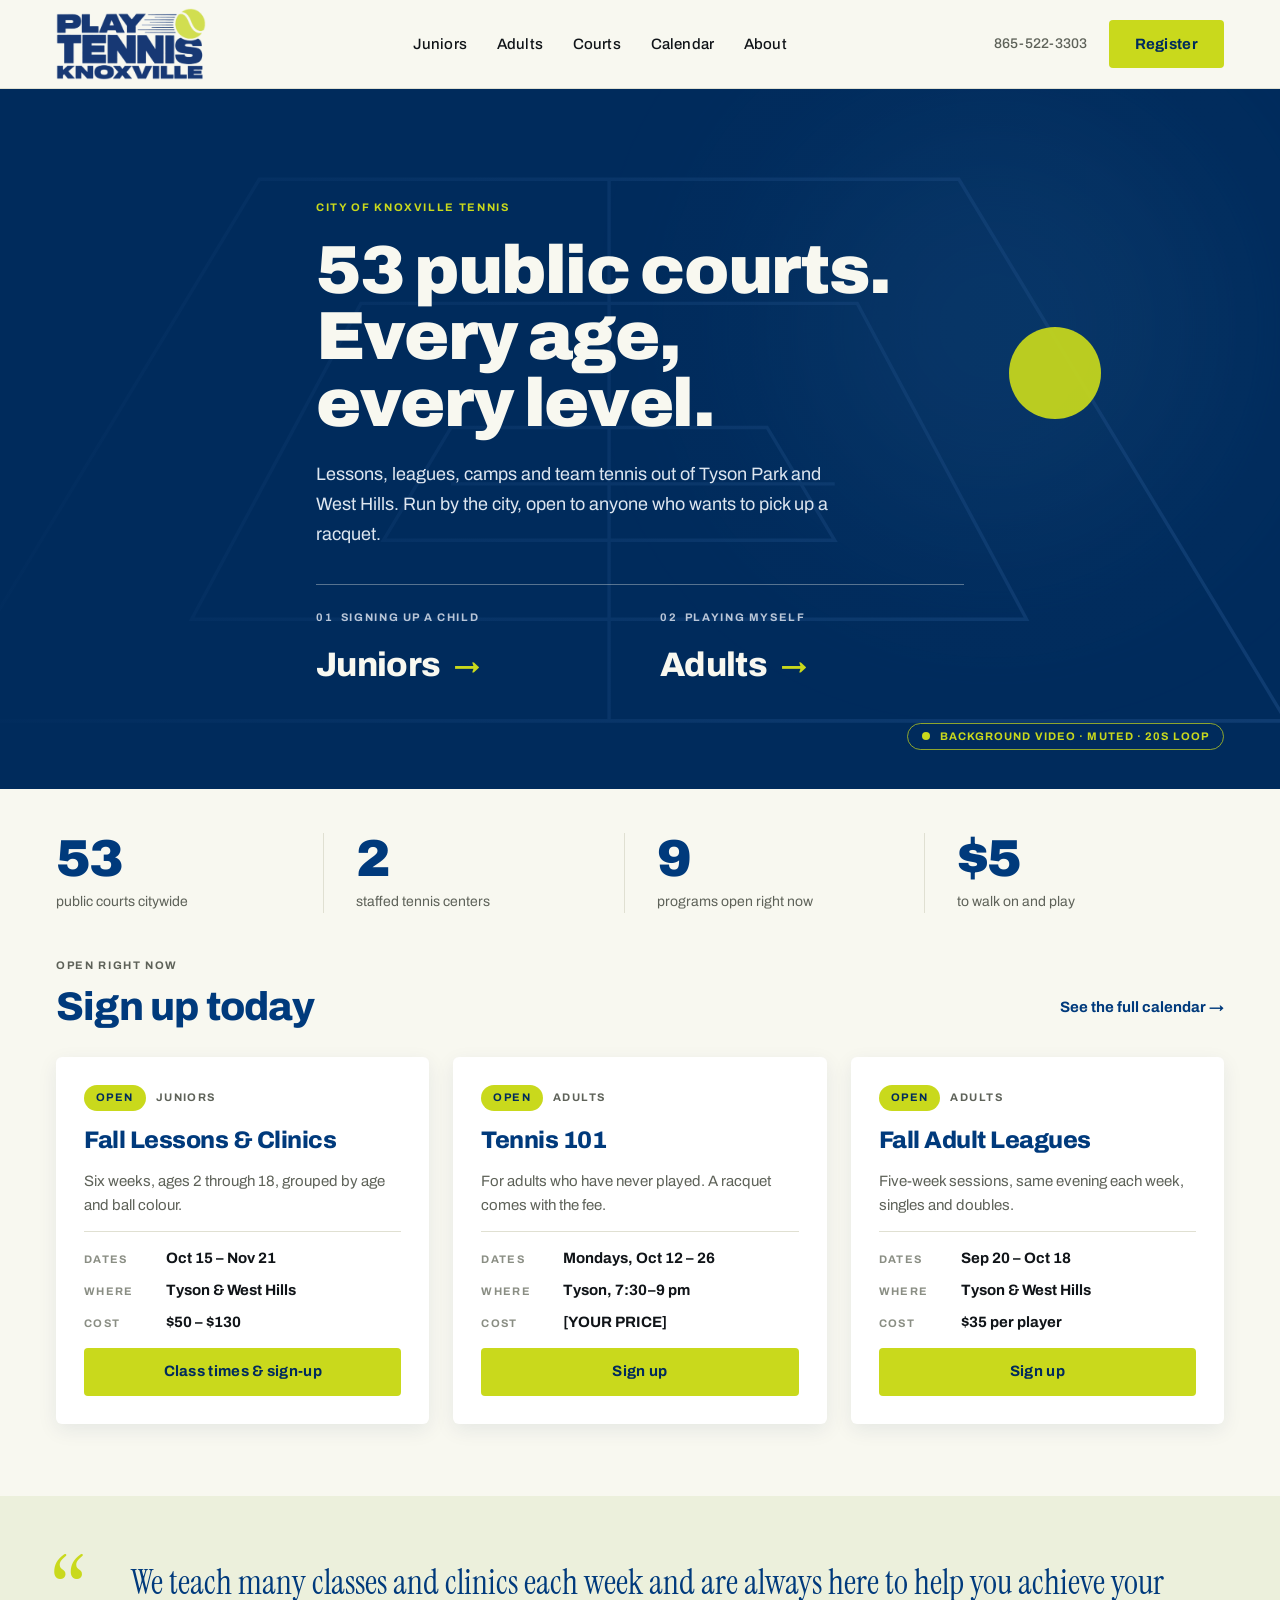
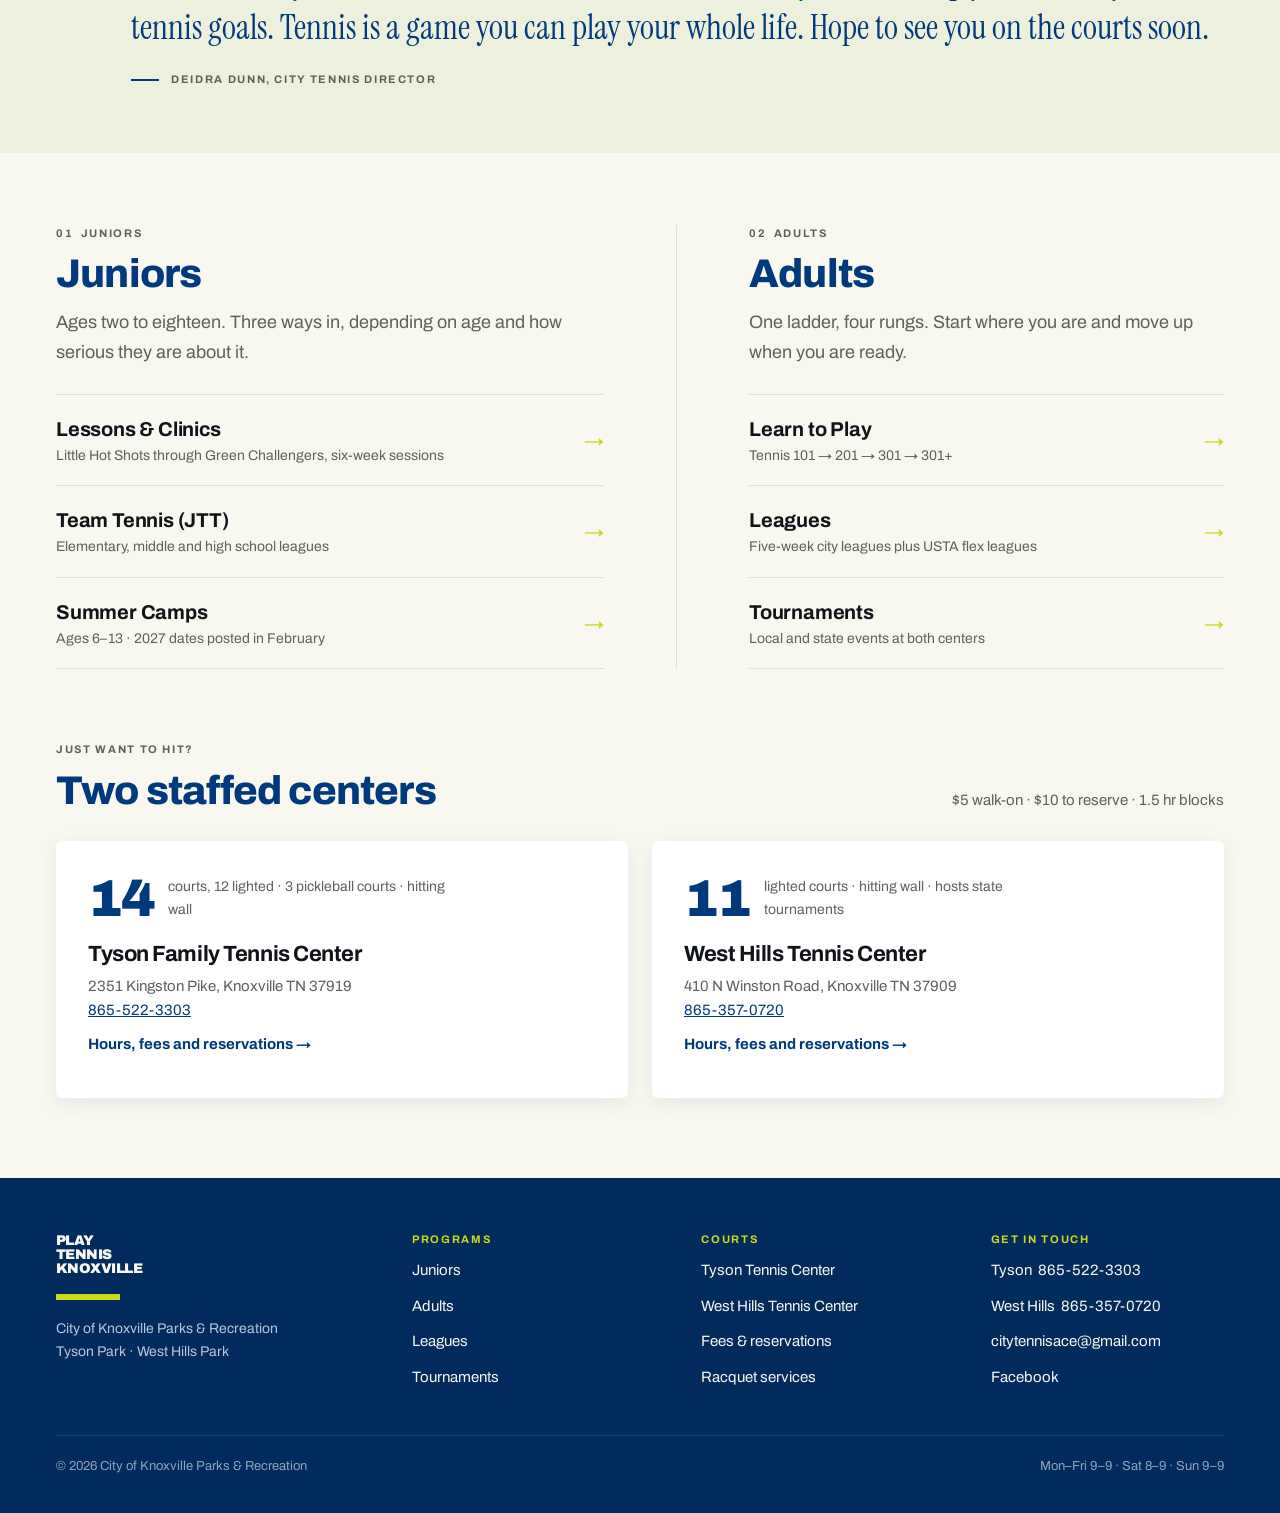
==== index.html @ 5ed76396 "Add files via upload" ====
<!doctype html>
<html lang="en">
<head>
<meta charset="utf-8">
<meta name="viewport" content="width=device-width, initial-scale=1">
<title>Play Tennis Knoxville — city tennis programs at Tyson Park and West Hills</title>
<meta name="description" content="Lessons, leagues, camps and team tennis on 53 public courts in Knoxville. Run by City of Knoxville Parks and Recreation.">
<link rel="preconnect" href="https://fonts.googleapis.com">
<link rel="preconnect" href="https://fonts.gstatic.com" crossorigin>
<link href="https://fonts.googleapis.com/css2?family=Archivo:wght@400;500;700;800;900&family=Instrument+Serif&display=swap" rel="stylesheet">
<link rel="stylesheet" href="assets/styles.css">
</head>
<body>

<header class="header">
  <div class="wrap header__inner">
    <a class="header__logo" href="index.html"><img src="assets/logo.png" alt="Play Tennis Knoxville"></a>
    <nav class="nav" id="nav">
      <a href="juniors.html">Juniors</a>
      <a href="#adults">Adults</a>
      <a href="#courts">Courts</a>
      <a href="register.html">Calendar</a>
      <a href="#about">About</a>
    </nav>
    <div class="header__right">
      <a class="header__phone" href="tel:8655223303">865-522-3303</a>
      <a class="btn" href="register.html">Register</a>
      <button class="nav-toggle" id="navToggle" aria-expanded="false" aria-controls="nav" aria-label="Open menu">
        <svg width="20" height="12" viewBox="0 0 20 12" aria-hidden="true"><g stroke="#101418" stroke-width="2" stroke-linecap="round"><path d="M1 1h18"/><path d="M1 6h18"/><path d="M1 11h18"/></g></svg>
      </button>
    </div>
  </div>
</header>

<section class="hero">
  <div class="hero__media">
    <!-- TO TURN ON THE VIDEO: drop hero.mp4 and hero-poster.jpg into assets/, then
         delete the court/ball/glow divs below and uncomment this block.
    <video class="hero__video" autoplay muted loop playsinline poster="assets/hero-poster.jpg">
      <source src="assets/hero.mp4" type="video/mp4">
    </video>
    -->
    <div class="hero__glow"></div>
    <svg class="hero__court" viewBox="0 0 1280 620" aria-hidden="true" preserveAspectRatio="xMidYMid slice">
      <g stroke="#2A5C97" stroke-width="3" fill="none">
        <path d="M330 80 L950 80 L1240 560 L40 560 Z"/>
        <path d="M420 190 L860 190 L1010 470 L270 470 Z"/>
        <path d="M500 300 L780 300 L840 400 L440 400 Z"/>
        <path d="M640 80 L640 560"/>
        <path d="M500 350 L840 350"/>
        <path d="M40 560 L1240 560"/>
      </g>
    </svg>
  </div>
  <div class="hero__scrim"></div>
  <div class="hero__ball"></div>
  <div class="wrap hero__inner">
    <p class="label label--accent">City of Knoxville tennis</p>
    <h1>53 public courts.<br>Every age,<br>every level.</h1>
    <p class="hero__lede">Lessons, leagues, camps and team tennis out of Tyson Park and West Hills. Run by the city, open to anyone who wants to pick up a racquet.</p>
    <div class="doors">
      <a class="door" href="juniors.html">
        <span class="door__num">01 &nbsp;Signing up a child</span>
        <span class="door__name">Juniors <span aria-hidden="true">&rarr;</span></span>
      </a>
      <a class="door" href="#adults">
        <span class="door__num">02 &nbsp;Playing myself</span>
        <span class="door__name">Adults <span aria-hidden="true">&rarr;</span></span>
      </a>
    </div>
  </div>
  <p class="hero__tag">Background video &middot; muted &middot; 20s loop</p>
</section>

<section class="wrap stats">
  <div class="stat"><b>53</b><span>public courts citywide</span></div>
  <div class="stat"><b>2</b><span>staffed tennis centers</span></div>
  <div class="stat"><b>9</b><span>programs open right now</span></div>
  <div class="stat"><b>$5</b><span>to walk on and play</span></div>
</section>

<section class="wrap" style="padding-bottom:72px">
  <div class="sechead">
    <div>
      <p class="label">Open right now</p>
      <h2>Sign up today</h2>
    </div>
    <a class="arrow-link" href="register.html">See the full calendar &rarr;</a>
  </div>

  <div class="cards">
    <article class="card">
      <div class="card__top"><span class="chip">Open</span><span class="card__kind">Juniors</span></div>
      <h3>Fall Lessons &amp; Clinics</h3>
      <p>Six weeks, ages 2 through 18, grouped by age and ball colour.</p>
      <hr>
      <dl class="facts">
        <div><dt>Dates</dt><dd>Oct 15 &ndash; Nov 21</dd></div>
        <div><dt>Where</dt><dd>Tyson &amp; West Hills</dd></div>
        <div><dt>Cost</dt><dd>$50 &ndash; $130</dd></div>
      </dl>
      <a class="btn btn--block" href="program.html">Class times &amp; sign-up</a>
    </article>

    <article class="card">
      <div class="card__top"><span class="chip">Open</span><span class="card__kind">Adults</span></div>
      <h3>Tennis 101</h3>
      <p>For adults who have never played. A racquet comes with the fee.</p>
      <hr>
      <dl class="facts">
        <div><dt>Dates</dt><dd>Mondays, Oct 12 &ndash; 26</dd></div>
        <div><dt>Where</dt><dd>Tyson, 7:30&ndash;9 pm</dd></div>
        <div><dt>Cost</dt><dd>[YOUR PRICE]</dd></div>
      </dl>
      <a class="btn btn--block" href="register.html">Sign up</a>
    </article>

    <article class="card">
      <div class="card__top"><span class="chip">Open</span><span class="card__kind">Adults</span></div>
      <h3>Fall Adult Leagues</h3>
      <p>Five-week sessions, same evening each week, singles and doubles.</p>
      <hr>
      <dl class="facts">
        <div><dt>Dates</dt><dd>Sep 20 &ndash; Oct 18</dd></div>
        <div><dt>Where</dt><dd>Tyson &amp; West Hills</dd></div>
        <div><dt>Cost</dt><dd>$35 per player</dd></div>
      </dl>
      <a class="btn btn--block" href="register.html">Sign up</a>
    </article>
  </div>
</section>

<section class="quote" id="about">
  <figure class="wrap quote__inner" style="margin:0">
    <span class="quote__mark" aria-hidden="true">&ldquo;</span>
    <div>
      <blockquote>We teach many classes and clinics each week and are always here to help you achieve your tennis goals. Tennis is a game you can play your whole life. Hope to see you on the courts soon.</blockquote>
      <figcaption class="label">Deidra Dunn, City Tennis Director</figcaption>
    </div>
  </figure>
</section>

<section class="wrap split">
  <div id="juniors">
    <p class="label">01 &nbsp;Juniors</p>
    <h2>Juniors</h2>
    <p class="lede">Ages two to eighteen. Three ways in, depending on age and how serious they are about it.</p>
    <div class="linklist">
      <a class="linkrow" href="program.html">
        <span><b>Lessons &amp; Clinics</b><small>Little Hot Shots through Green Challengers, six-week sessions</small></span>
        <span aria-hidden="true">&rarr;</span>
      </a>
      <a class="linkrow" href="juniors.html">
        <span><b>Team Tennis (JTT)</b><small>Elementary, middle and high school leagues</small></span>
        <span aria-hidden="true">&rarr;</span>
      </a>
      <a class="linkrow" href="juniors.html">
        <span><b>Summer Camps</b><small>Ages 6&ndash;13 &middot; 2027 dates posted in February</small></span>
        <span aria-hidden="true">&rarr;</span>
      </a>
    </div>
  </div>

  <div id="adults">
    <p class="label">02 &nbsp;Adults</p>
    <h2>Adults</h2>
    <p class="lede">One ladder, four rungs. Start where you are and move up when you are ready.</p>
    <div class="linklist">
      <a class="linkrow" href="register.html">
        <span><b>Learn to Play</b><small>Tennis 101 &rarr; 201 &rarr; 301 &rarr; 301+</small></span>
        <span aria-hidden="true">&rarr;</span>
      </a>
      <a class="linkrow" href="register.html">
        <span><b>Leagues</b><small>Five-week city leagues plus USTA flex leagues</small></span>
        <span aria-hidden="true">&rarr;</span>
      </a>
      <a class="linkrow" href="register.html">
        <span><b>Tournaments</b><small>Local and state events at both centers</small></span>
        <span aria-hidden="true">&rarr;</span>
      </a>
    </div>
  </div>
</section>

<section class="wrap courts" id="courts">
  <div class="sechead">
    <div>
      <p class="label">Just want to hit?</p>
      <h2>Two staffed centers</h2>
    </div>
    <p class="lede" style="font-size:15px">$5 walk-on &middot; $10 to reserve &middot; 1.5 hr blocks</p>
  </div>

  <div class="courtgrid">
    <article class="courtcard">
      <div class="courtcard__num"><b>14</b><span>courts, 12 lighted &middot; 3 pickleball courts &middot; hitting wall</span></div>
      <h3>Tyson Family Tennis Center</h3>
      <address>2351 Kingston Pike, Knoxville TN 37919<br><a href="tel:8655223303">865-522-3303</a></address>
      <a class="arrow-link" href="#courts">Hours, fees and reservations &rarr;</a>
    </article>

    <article class="courtcard">
      <div class="courtcard__num"><b>11</b><span>lighted courts &middot; hitting wall &middot; hosts state tournaments</span></div>
      <h3>West Hills Tennis Center</h3>
      <address>410 N Winston Road, Knoxville TN 37909<br><a href="tel:8653570720">865-357-0720</a></address>
      <a class="arrow-link" href="#courts">Hours, fees and reservations &rarr;</a>
    </article>
  </div>
</section>

<footer class="footer">
  <div class="wrap">
    <div class="footer__grid">
      <div>
        <p class="lockup">PLAY<br>TENNIS<br>KNOXVILLE</p>
        <span class="dash"></span>
        <p>City of Knoxville Parks &amp; Recreation<br>Tyson Park &middot; West Hills Park</p>
      </div>
      <div>
        <h2>Programs</h2>
        <ul>
          <li><a href="juniors.html">Juniors</a></li>
          <li><a href="#adults">Adults</a></li>
          <li><a href="register.html">Leagues</a></li>
          <li><a href="register.html">Tournaments</a></li>
        </ul>
      </div>
      <div>
        <h2>Courts</h2>
        <ul>
          <li><a href="#courts">Tyson Tennis Center</a></li>
          <li><a href="#courts">West Hills Tennis Center</a></li>
          <li><a href="#courts">Fees &amp; reservations</a></li>
          <li><a href="#courts">Racquet services</a></li>
        </ul>
      </div>
      <div>
        <h2>Get in touch</h2>
        <ul>
          <li><a href="tel:8655223303">Tyson &nbsp;865-522-3303</a></li>
          <li><a href="tel:8653570720">West Hills &nbsp;865-357-0720</a></li>
          <li><a href="mailto:citytennisace@gmail.com">citytennisace@gmail.com</a></li>
          <li><a href="https://www.facebook.com/Play-Tennis-Knoxville-131443933598285/">Facebook</a></li>
        </ul>
      </div>
    </div>
    <div class="footer__bottom">
      <span>&copy; 2026 City of Knoxville Parks &amp; Recreation</span>
      <span>Mon&ndash;Fri 9&ndash;9 &middot; Sat 8&ndash;9 &middot; Sun 9&ndash;9</span>
    </div>
  </div>
</footer>

<script src="assets/nav.js"></script>
</body>
</html>
---- assets/styles.css ----
/* Play Tennis Knoxville — redesign prototype
   Design tokens match the Figma page "Website Redesign v2 — new brand" */

:root {
  --navy: #003A7C;
  --navy-deep: #002B5C;
  --navy-line: #1B4479;
  --chartreuse: #C9D91C;
  --cream: #F8F8F0;
  --white: #FFFFFF;
  --ink: #101418;
  --muted: #5E6259;
  --muted-light: #8A8E84;
  --rule: #E0E0D2;
  --tint: #ECF0DC;
  --on-navy: #B9C6D8;

  --wrap: 1280px;
  --pad: 56px;
  --radius: 6px;
  --shadow: 0 6px 20px rgba(0, 41, 90, 0.08);
}

* { box-sizing: border-box; }

html { scroll-behavior: smooth; }

body {
  margin: 0;
  background: var(--cream);
  color: var(--ink);
  font-family: Archivo, system-ui, sans-serif;
  font-size: 16px;
  line-height: 1.6;
  -webkit-font-smoothing: antialiased;
}

img { max-width: 100%; display: block; }

a { color: var(--navy); }

.wrap {
  max-width: var(--wrap);
  margin: 0 auto;
  padding-left: var(--pad);
  padding-right: var(--pad);
}

.label {
  font-size: 11px;
  font-weight: 700;
  letter-spacing: 0.15em;
  text-transform: uppercase;
  color: var(--muted);
  margin: 0;
}
.label--accent { color: var(--chartreuse); }
.label--light { color: var(--on-navy); }

h1, h2, h3 { margin: 0; letter-spacing: -0.02em; }
h1 { font-size: clamp(38px, 6vw, 68px); font-weight: 900; line-height: 0.98; }
h2 { font-size: clamp(28px, 3.4vw, 40px); font-weight: 800; line-height: 1.1; color: var(--navy); }
h3 { font-size: 22px; font-weight: 700; line-height: 1.25; }

.lede { font-size: 18px; line-height: 1.65; color: var(--muted); margin: 0; }

/* ---------- buttons ---------- */
.btn {
  display: inline-flex;
  align-items: center;
  justify-content: center;
  min-height: 48px;
  padding: 0 26px;
  border-radius: 4px;
  border: 0;
  background: var(--chartreuse);
  color: var(--navy-deep);
  font: 700 15px/1 Archivo, sans-serif;
  letter-spacing: 0.02em;
  text-decoration: none;
  cursor: pointer;
  transition: filter 0.15s ease, transform 0.15s ease;
}
.btn:hover { filter: brightness(0.94); }
.btn:active { transform: translateY(1px); }
.btn--outline {
  background: transparent;
  color: var(--navy);
  border: 1.5px solid var(--navy);
}
.btn--outline:hover { background: rgba(0, 58, 124, 0.06); filter: none; }
.btn--light { background: var(--cream); color: var(--navy); }
.btn--block { width: 100%; }

.arrow-link {
  display: inline-flex;
  align-items: center;
  gap: 8px;
  font-weight: 700;
  font-size: 15px;
  color: var(--navy);
  text-decoration: none;
  padding: 10px 0;
}
.arrow-link:hover { text-decoration: underline; }

/* ---------- chips ---------- */
.chip {
  display: inline-flex;
  align-items: center;
  min-height: 26px;
  padding: 0 12px;
  border-radius: 999px;
  font: 700 11px/1 Archivo, sans-serif;
  letter-spacing: 0.13em;
  text-transform: uppercase;
  background: var(--chartreuse);
  color: var(--navy-deep);
  white-space: nowrap;
}
.chip--approval { background: transparent; color: var(--navy); border: 1px solid var(--navy); }
.chip--tba, .chip--closed { background: var(--rule); color: var(--muted); }

/* ---------- header ---------- */
.header {
  position: sticky;
  top: 0;
  z-index: 50;
  background: var(--cream);
  border-bottom: 1px solid var(--rule);
}
.header__inner {
  display: flex;
  align-items: center;
  justify-content: space-between;
  gap: 24px;
  min-height: 88px;
}
.header__logo img { width: 150px; }
.nav { display: flex; align-items: center; gap: 30px; }
.nav a {
  font-size: 15px;
  font-weight: 500;
  color: var(--ink);
  text-decoration: none;
  padding: 12px 0;
  letter-spacing: 0.01em;
}
.nav a:hover { color: var(--navy); }
.nav a[aria-current="page"] {
  color: var(--navy);
  font-weight: 700;
  box-shadow: 0 3px 0 var(--chartreuse);
}
.header__right { display: flex; align-items: center; gap: 22px; }
.header__phone { font-size: 14px; font-weight: 500; color: var(--muted); text-decoration: none; }
.header__phone:hover { color: var(--navy); }
.nav-toggle { display: none; }

/* ---------- hero ---------- */
.hero { position: relative; overflow: hidden; background: var(--navy-deep); isolation: isolate; }
.hero__media { position: absolute; inset: 0; z-index: -2; }
.hero__video { width: 100%; height: 100%; object-fit: cover; }
.hero__court { position: absolute; right: -4%; top: 0; height: 100%; width: auto; opacity: 0.55; }
.hero__ball {
  position: absolute;
  z-index: -1;
  right: 14%;
  top: 34%;
  width: 92px;
  height: 92px;
  border-radius: 50%;
  background: var(--chartreuse);
  opacity: 0.92;
}
.hero__glow {
  position: absolute;
  right: 6%;
  top: 4%;
  width: 420px;
  height: 420px;
  border-radius: 50%;
  background: #1A4E80;
  filter: blur(90px);
  opacity: 0.55;
}
.hero__scrim {
  position: absolute;
  inset: 0;
  z-index: -1;
  background:
    linear-gradient(90deg, rgba(0,43,92,0.92) 0%, rgba(0,43,92,0.25) 62%, rgba(0,43,92,0) 100%),
    rgba(0,43,92,0.35);
}
.hero__inner { padding-top: 110px; padding-bottom: 96px; max-width: 760px; }
.hero h1 { color: var(--cream); margin: 20px 0 24px; }
.hero__lede { font-size: 18px; line-height: 1.65; color: #DDE6F0; max-width: 520px; margin: 0 0 34px; }

.doors { display: flex; gap: 0; }
.door {
  flex: 1;
  border-top: 1px solid rgba(248, 248, 240, 0.35);
  padding-top: 18px;
  text-decoration: none;
  display: block;
}
.door + .door { padding-left: 40px; }
.door__num { font: 700 11px/1 Archivo, sans-serif; letter-spacing: 0.15em; color: var(--on-navy); text-transform: uppercase; }
.door__name {
  display: flex;
  align-items: center;
  gap: 14px;
  margin-top: 10px;
  font-size: 34px;
  font-weight: 800;
  letter-spacing: -0.02em;
  color: var(--cream);
}
.door__name span { color: var(--chartreuse); font-size: 26px; transition: transform 0.15s ease; }
.door:hover .door__name span { transform: translateX(6px); }

.hero__tag {
  position: absolute;
  right: var(--pad);
  bottom: 28px;
  display: inline-flex;
  align-items: center;
  gap: 10px;
  padding: 7px 14px;
  border: 1px solid rgba(201, 217, 28, 0.7);
  border-radius: 999px;
  font: 700 11px/1 Archivo, sans-serif;
  letter-spacing: 0.1em;
  color: var(--chartreuse);
  text-transform: uppercase;
}
.hero__tag::before {
  content: "";
  width: 8px; height: 8px;
  border-radius: 50%;
  background: var(--chartreuse);
}

/* ---------- page head (interior pages) ---------- */
.pagehead { padding-top: 64px; padding-bottom: 36px; }
.pagehead h1 { color: var(--navy); }
.pagehead__grid { display: grid; grid-template-columns: 1fr 420px; gap: 56px; align-items: end; margin-top: 14px; }
.crumb { font-size: 14px; color: var(--muted); padding-top: 18px; }
.crumb a { color: var(--muted); text-decoration: none; }
.crumb a:hover { text-decoration: underline; }

/* ---------- stats ---------- */
.stats { display: flex; padding-top: 44px; padding-bottom: 44px; }
.stat { flex: 1; }
.stat + .stat { padding-left: 32px; border-left: 1px solid var(--rule); }
.stat b { display: block; font-size: 52px; font-weight: 900; line-height: 1; letter-spacing: -0.04em; color: var(--navy); }
.stat span { display: block; margin-top: 6px; font-size: 14px; color: var(--muted); }

/* ---------- section heads ---------- */
.sechead { display: flex; align-items: flex-end; justify-content: space-between; gap: 32px; }
.sechead h2 { margin-top: 10px; }

/* ---------- program cards ---------- */
.cards { display: grid; grid-template-columns: repeat(3, 1fr); gap: 24px; margin-top: 28px; }
.card {
  background: var(--white);
  border-radius: var(--radius);
  box-shadow: var(--shadow);
  padding: 28px;
  display: flex;
  flex-direction: column;
  gap: 14px;
}
.card__top { display: flex; align-items: center; gap: 10px; }
.card__kind { font: 700 11px/1 Archivo, sans-serif; letter-spacing: 0.13em; color: var(--muted); text-transform: uppercase; }
.card h3 { color: var(--navy); font-size: 24px; font-weight: 800; }
.card p { margin: 0; font-size: 15px; color: var(--muted); }
.card hr { border: 0; border-top: 1px solid var(--rule); margin: 0; }
.facts { display: grid; gap: 8px; margin: 0; }
.facts div { display: flex; gap: 12px; align-items: baseline; }
.facts dt { flex: 0 0 70px; font: 700 11px/1.4 Archivo, sans-serif; letter-spacing: 0.12em; color: var(--muted-light); text-transform: uppercase; }
.facts dd { margin: 0; font-size: 15px; font-weight: 700; }
.card .btn { margin-top: auto; }

/* ---------- quote band ---------- */
.quote { background: var(--tint); padding-top: 64px; padding-bottom: 64px; }
.quote__inner { display: flex; gap: 40px; align-items: flex-start; }
.quote__mark { font-family: "Instrument Serif", Georgia, serif; font-size: 110px; line-height: 0.8; color: var(--chartreuse); }
.quote blockquote {
  margin: 0;
  font-family: "Instrument Serif", Georgia, serif;
  font-size: clamp(24px, 2.7vw, 34px);
  line-height: 1.35;
  color: var(--navy);
}
.quote figcaption { display: flex; align-items: center; gap: 12px; margin-top: 20px; }
.quote figcaption::before { content: ""; width: 28px; height: 2px; background: var(--navy); }

/* ---------- two column sections ---------- */
.split { display: grid; grid-template-columns: 1fr 1fr; gap: 72px; padding-top: 72px; padding-bottom: 72px; }
.split > div + div { padding-left: 72px; border-left: 1px solid var(--rule); }
.split h2 { margin: 10px 0 12px; }
.linklist { margin-top: 26px; border-top: 1px solid var(--rule); }
.linkrow {
  display: flex;
  align-items: center;
  gap: 20px;
  padding: 18px 0;
  border-bottom: 1px solid var(--rule);
  text-decoration: none;
  color: inherit;
}
.linkrow b { display: block; font-size: 20px; font-weight: 700; letter-spacing: -0.01em; }
.linkrow small { display: block; font-size: 14px; color: var(--muted); font-weight: 400; }
.linkrow > span:first-child { flex: 1 1 auto; min-width: 0; color: var(--ink); }
.linkrow > span:last-child { margin-left: auto; flex: 0 0 auto; color: var(--chartreuse); font-size: 20px; transition: transform 0.15s ease; }
.linkrow:hover > span:last-child { transform: translateX(6px); }
.linkrow:hover b { color: var(--navy); }

/* ---------- courts ---------- */
.courts { padding-bottom: 80px; }
.courtgrid { display: grid; grid-template-columns: 1fr 1fr; gap: 24px; margin-top: 28px; }
.courtcard { background: var(--white); border-radius: var(--radius); box-shadow: var(--shadow); padding: 32px; }
.courtcard__num { display: flex; align-items: center; gap: 14px; }
.courtcard__num b { font-size: 52px; font-weight: 900; line-height: 1; letter-spacing: -0.04em; color: var(--navy); }
.courtcard__num span { font-size: 14px; color: var(--muted); max-width: 300px; }
.courtcard h3 { margin-top: 16px; }
.courtcard address { font-style: normal; margin-top: 6px; font-size: 15px; color: var(--muted); }

/* ---------- register list ---------- */
.filters { display: flex; align-items: center; gap: 10px; flex-wrap: wrap; padding-bottom: 20px; }
.filter {
  min-height: 42px;
  padding: 0 20px;
  border-radius: 999px;
  border: 1px solid #D6D6C6;
  background: transparent;
  font: 500 14px/1 Archivo, sans-serif;
  color: var(--ink);
  cursor: pointer;
}
.filter[aria-pressed="true"] { background: var(--navy); border-color: var(--navy); color: var(--cream); font-weight: 700; }
.filters .count { margin-left: auto; font-size: 14px; color: var(--muted); }

.proglist { border-top: 1px solid var(--navy); }
.progrow {
  display: grid;
  grid-template-columns: minmax(0, 1fr) 200px 150px 110px 132px;
  gap: 28px;
  align-items: center;
  padding: 22px 0;
  border-bottom: 1px solid var(--rule);
}
.progrow__name { display: flex; align-items: center; gap: 10px; flex-wrap: wrap; }
.progrow__name b { font-size: 21px; font-weight: 800; letter-spacing: -0.02em; color: var(--navy); }
.progrow__desc { margin: 8px 0 0; font-size: 14px; color: var(--muted); }
.progrow dt { font: 700 10px/1.4 Archivo, sans-serif; letter-spacing: 0.12em; color: var(--muted-light); text-transform: uppercase; }
.progrow dd { margin: 4px 0 0; font-size: 14px; font-weight: 700; }
.progrow .btn { width: 100%; min-height: 46px; }

.notes { display: grid; grid-template-columns: 1fr 1fr; gap: 24px; padding-top: 40px; padding-bottom: 72px; }
.note { border-radius: var(--radius); padding: 28px; }
.note--tint { background: var(--tint); }
.note--white { background: var(--white); box-shadow: var(--shadow); }
.note h2 { font-size: 20px; }
.note p { margin: 12px 0 0; font-size: 15px; color: var(--muted); }

/* ---------- age ladder ---------- */
.ladder { display: grid; grid-template-columns: repeat(5, 1fr); gap: 14px; margin-top: 22px; }
.rung { background: var(--white); border-radius: var(--radius); box-shadow: var(--shadow); padding: 20px; text-decoration: none; color: inherit; display: block; }
.rung i { display: block; width: 34px; height: 34px; border-radius: 50%; margin-bottom: 10px; }
.rung b { display: block; margin-top: 8px; font-size: 18px; font-weight: 800; }
.rung small { display: block; margin-top: 6px; font-size: 14px; color: var(--muted); }

/* ---------- table (program detail) ---------- */
.tablewrap { margin-top: 16px; background: var(--white); border-radius: var(--radius); box-shadow: var(--shadow); overflow: hidden; }
table.classes { width: 100%; border-collapse: collapse; }
table.classes caption { text-align: left; padding: 16px 24px; font-size: 14px; color: var(--muted); background: #FBFBF5; border-bottom: 1px solid var(--rule); }
table.classes th, table.classes td { padding: 16px 24px; text-align: left; border-bottom: 1px solid var(--rule); font-size: 15px; }
table.classes thead th { font: 700 10px/1.4 Archivo, sans-serif; letter-spacing: 0.12em; color: var(--muted); text-transform: uppercase; background: #FBFBF5; }
table.classes tbody th { font-size: 16px; font-weight: 800; }
table.classes tbody tr:last-child th, table.classes tbody tr:last-child td { border-bottom: 0; }
table.classes .dot { display: inline-block; width: 12px; height: 12px; border-radius: 50%; margin-right: 8px; vertical-align: -1px; }
.money { font-weight: 800; }

.banner {
  background: var(--tint);
  border-bottom: 1px solid #D9E3C2;
}
.banner__inner { display: flex; align-items: center; gap: 16px; flex-wrap: wrap; padding: 14px 0; }
.banner strong { color: #2F4D18; }
.banner p { margin: 0; font-size: 16px; color: #2F4D18; font-weight: 500; }

.howto { display: grid; grid-template-columns: 1fr 340px; gap: 24px; padding-bottom: 44px; }
.howto__main { background: #FBFBF5; border: 1px solid var(--rule); border-radius: var(--radius); padding: 28px; }
.howto__main ol { margin: 18px 0 22px; padding-left: 22px; font-size: 16px; line-height: 1.9; }
.howto__aside { background: var(--navy); color: var(--on-navy); border-radius: var(--radius); padding: 28px; }
.howto__aside h2 { color: var(--cream); font-size: 22px; }
.howto__aside p { font-size: 15px; margin: 12px 0 0; }
.howto__aside strong { color: var(--cream); }
.howto__aside .btn { margin-top: 20px; }
.btnrow { display: flex; gap: 12px; flex-wrap: wrap; }

/* ---------- footer ---------- */
.footer { background: var(--navy-deep); color: var(--on-navy); padding-top: 56px; padding-bottom: 36px; }
.footer__grid { display: grid; grid-template-columns: 300px repeat(3, 1fr); gap: 56px; }
.lockup { font-size: 30px; font-weight: 900; line-height: 1; letter-spacing: -0.04em; color: var(--cream); margin: 0; }
.lockup + .dash { display: block; width: 64px; height: 6px; background: var(--chartreuse); margin: 18px 0; }
.footer h2 { font: 700 11px/1 Archivo, sans-serif; letter-spacing: 0.15em; color: var(--chartreuse); text-transform: uppercase; }
.footer ul { list-style: none; margin: 12px 0 0; padding: 0; }
.footer li { margin-bottom: 10px; }
.footer a { color: var(--cream); text-decoration: none; font-size: 15px; }
.footer a:hover { text-decoration: underline; }
.footer p { font-size: 14px; margin: 0; }
.footer__bottom {
  display: flex; justify-content: space-between; gap: 20px; flex-wrap: wrap;
  margin-top: 36px; padding-top: 20px; border-top: 1px solid var(--navy-line);
  font-size: 13px; color: #8FA3BC;
}

/* ---------- responsive ---------- */
@media (max-width: 1000px) {
  :root { --pad: 28px; }
  .cards { grid-template-columns: 1fr; }
  .courtgrid, .notes, .howto, .pagehead__grid { grid-template-columns: 1fr; gap: 24px; }
  .split { grid-template-columns: 1fr; gap: 40px; padding-top: 48px; padding-bottom: 48px; }
  .split > div + div { padding-left: 0; border-left: 0; border-top: 1px solid var(--rule); padding-top: 40px; }
  .ladder { grid-template-columns: repeat(2, 1fr); }
  .footer__grid { grid-template-columns: 1fr 1fr; gap: 32px; }
  .progrow { grid-template-columns: 1fr 1fr; gap: 16px; }
  .progrow > *:first-child { grid-column: 1 / -1; }
  .progrow .btn { grid-column: 1 / -1; }
  .stats { flex-wrap: wrap; gap: 24px 0; }
  .stat { flex: 0 0 50%; }
  .stat:nth-child(odd) { padding-left: 0; border-left: 0; }
  table.classes { display: block; overflow-x: auto; white-space: nowrap; }
}

@media (max-width: 760px) {
  .nav-toggle {
    display: inline-flex; align-items: center; justify-content: center;
    width: 44px; height: 44px; border: 1px solid #D6D6C6; border-radius: 4px;
    background: transparent; cursor: pointer;
  }
  .nav {
    display: none;
    position: absolute; left: 0; right: 0; top: 100%;
    flex-direction: column; align-items: stretch; gap: 0;
    background: var(--cream); border-bottom: 1px solid var(--rule);
    padding: 8px var(--pad) 16px;
  }
  .nav.is-open { display: flex; }
  .nav a { padding: 14px 0; border-bottom: 1px solid var(--rule); }
  .header { position: relative; }
  .header__inner { min-height: 70px; }
  .header__logo img { width: 116px; }
  .header__phone { display: none; }
  .hero__inner { padding-top: 56px; padding-bottom: 56px; }
  .hero__glow, .hero__ball { display: none; }
  .hero__court { opacity: 0.35; right: -30%; }
  .doors { flex-direction: column; gap: 0; }
  .door + .door { padding-left: 0; margin-top: 4px; }
  .door__name { font-size: 28px; }
  .hero__tag { position: static; margin: 24px var(--pad) 0; display: inline-flex; }
  .quote__inner { flex-direction: column; gap: 8px; }
  .quote__mark { font-size: 70px; }
  .ladder { grid-template-columns: 1fr; }
  .footer__grid { grid-template-columns: 1fr; gap: 28px; }
  .progrow { grid-template-columns: 1fr; }
}

@media (prefers-reduced-motion: reduce) {
  * { animation: none !important; transition: none !important; scroll-behavior: auto !important; }
}
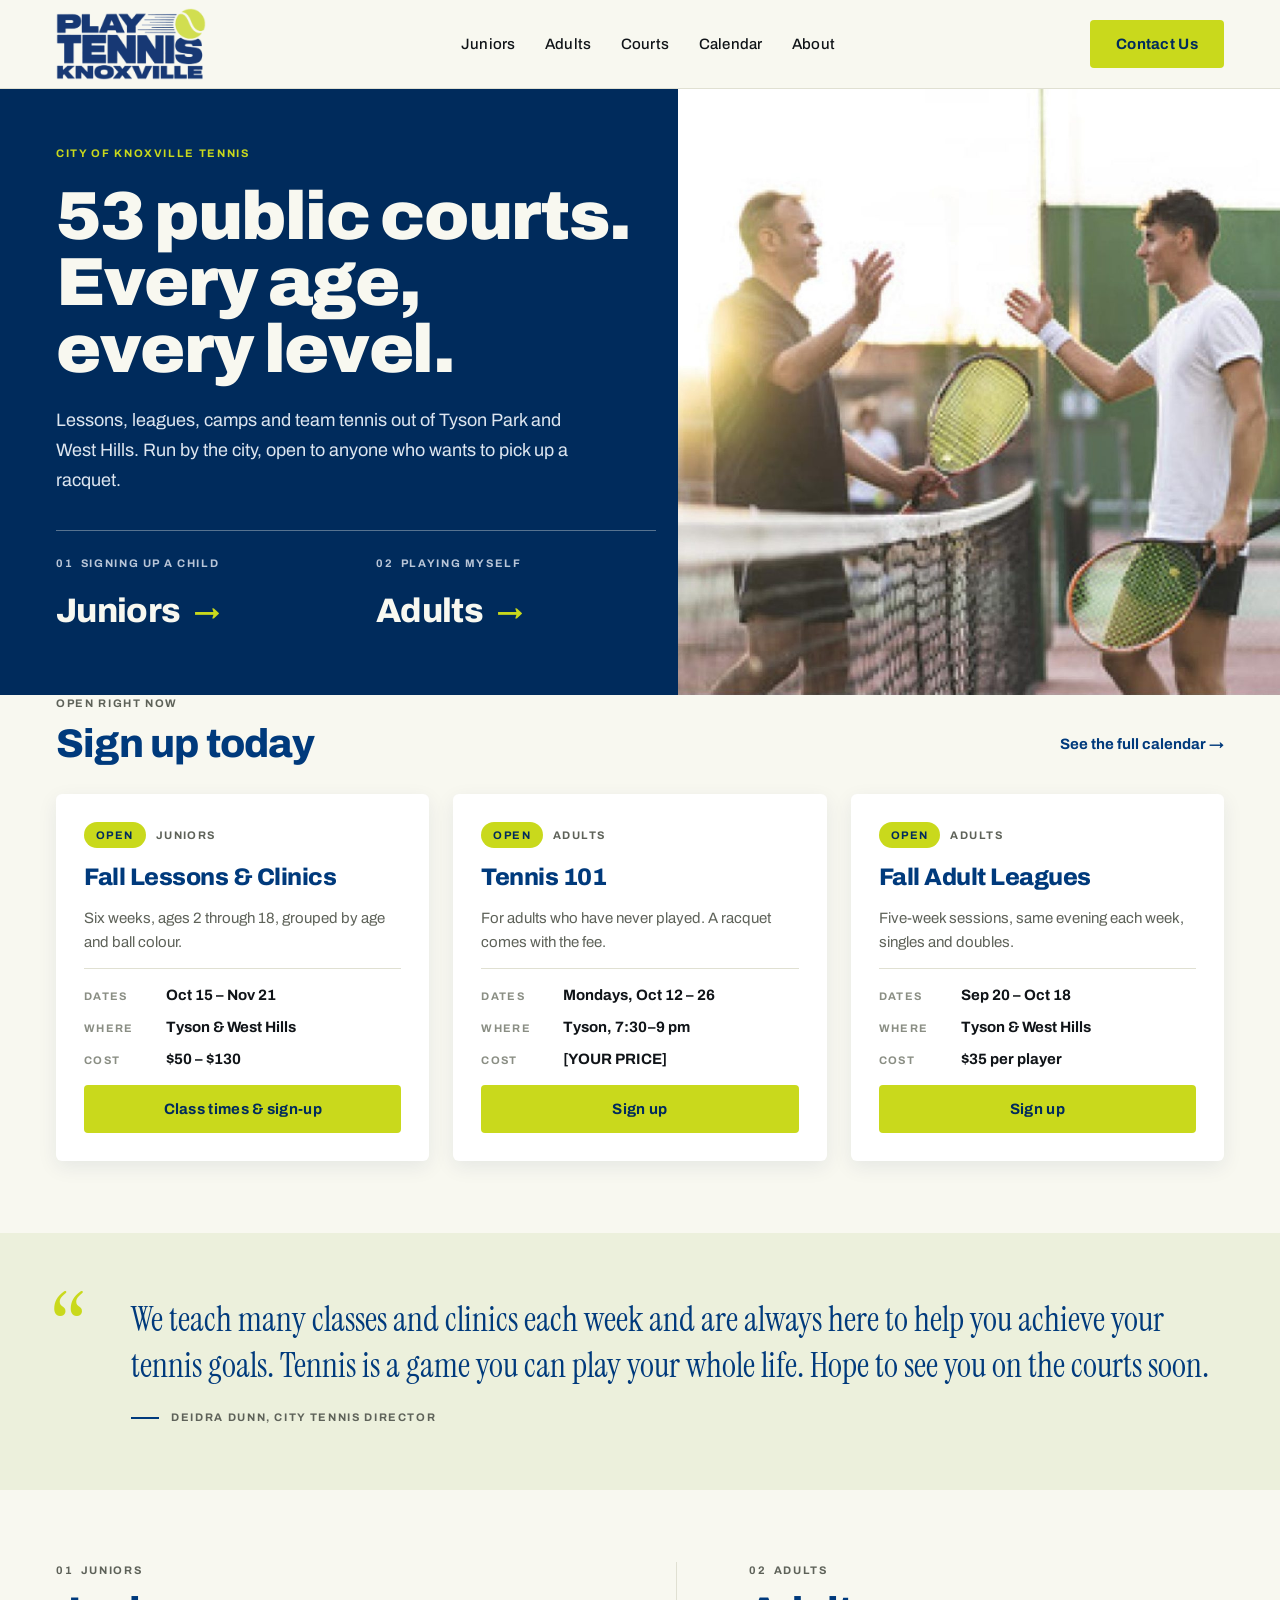
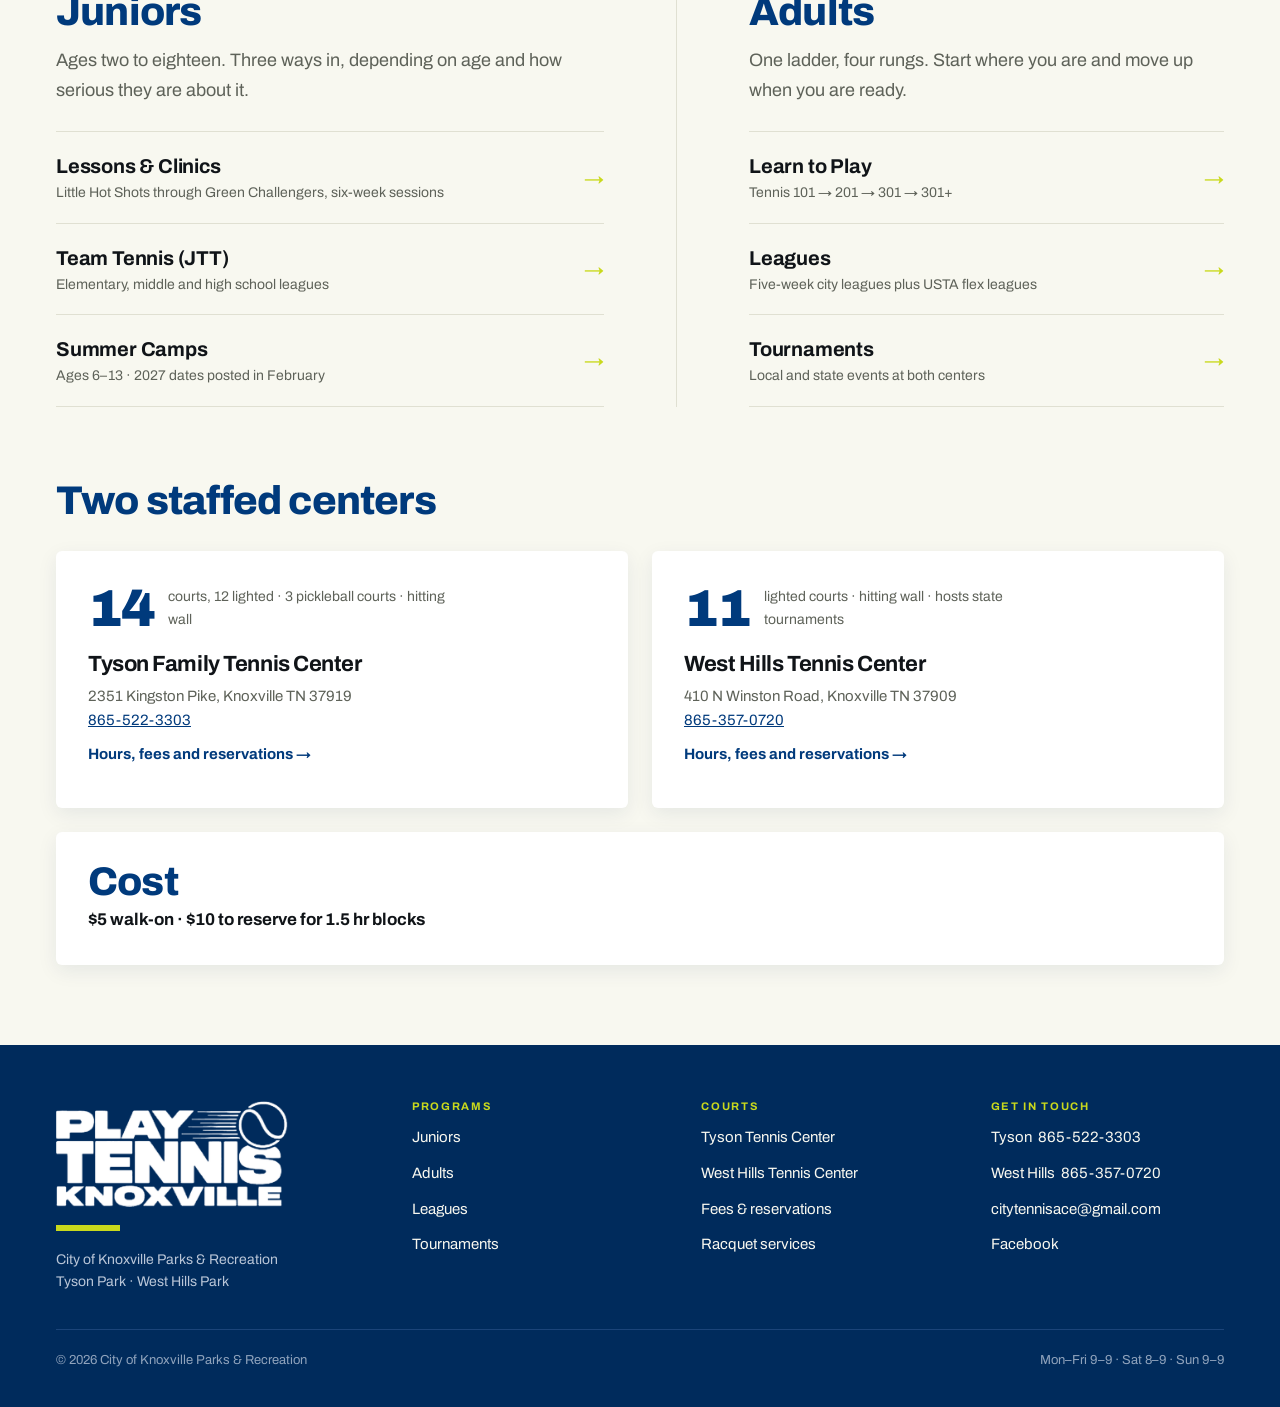
==== commit 6ec2a965: "Add files via upload" ====
--- a/index.html
+++ b/index.html
@@ -23,8 +23,27 @@
       <a href="#about">About</a>
     </nav>
     <div class="header__right">
-      <a class="header__phone" href="tel:8655223303">865-522-3303</a>
-      <a class="btn" href="register.html">Register</a>
+      <div class="connect">
+        <button type="button" class="btn connect__btn" id="connectBtn" aria-expanded="false" aria-controls="connectMenu" aria-haspopup="true">Contact Us</button>
+        <div class="connect__menu" id="connectMenu" hidden>
+          <a href="tel:8655223303">
+            <svg viewBox="0 0 16 16" aria-hidden="true"><path d="M3 1.5h2.2l1.1 2.7-1.4 1a8.5 8.5 0 0 0 3.9 3.9l1-1.4 2.7 1.1V11c0 .8-.7 1.5-1.5 1.5A10.5 10.5 0 0 1 1.5 3 1.5 1.5 0 0 1 3 1.5Z"/></svg>
+            <span>Call Tyson</span><b>865-522-3303</b>
+          </a>
+          <a href="tel:8653570720">
+            <svg viewBox="0 0 16 16" aria-hidden="true"><path d="M3 1.5h2.2l1.1 2.7-1.4 1a8.5 8.5 0 0 0 3.9 3.9l1-1.4 2.7 1.1V11c0 .8-.7 1.5-1.5 1.5A10.5 10.5 0 0 1 1.5 3 1.5 1.5 0 0 1 3 1.5Z"/></svg>
+            <span>Call West Hills</span><b>865-357-0720</b>
+          </a>
+          <a href="mailto:citytennisace@gmail.com">
+            <svg viewBox="0 0 16 16" aria-hidden="true"><path d="M1.5 3.5h13v9h-13z" fill="none" stroke="currentColor" stroke-width="1.4"/><path d="m1.9 4.2 6.1 4.3 6.1-4.3" fill="none" stroke="currentColor" stroke-width="1.4"/></svg>
+            <span>Email us</span>
+          </a>
+          <a href="https://www.facebook.com/Play-Tennis-Knoxville-131443933598285/">
+            <svg viewBox="0 0 16 16" aria-hidden="true"><path d="M10.6 16V9.8h2.1l.3-2.4h-2.4V5.8c0-.7.2-1.2 1.2-1.2h1.3V2.5A17 17 0 0 0 11.3 2C9.4 2 8.1 3.2 8.1 5.4v2H6v2.4h2.1V16h2.5Z"/></svg>
+            <span>Facebook</span>
+          </a>
+        </div>
+      </div>
       <button class="nav-toggle" id="navToggle" aria-expanded="false" aria-controls="nav" aria-label="Open menu">
         <svg width="20" height="12" viewBox="0 0 20 12" aria-hidden="true"><g stroke="#101418" stroke-width="2" stroke-linecap="round"><path d="M1 1h18"/><path d="M1 6h18"/><path d="M1 11h18"/></g></svg>
       </button>
@@ -33,51 +52,27 @@
 </header>
 
 <section class="hero">
-  <div class="hero__media">
-    <!-- TO TURN ON THE VIDEO: drop hero.mp4 and hero-poster.jpg into assets/, then
-         delete the court/ball/glow divs below and uncomment this block.
-    <video class="hero__video" autoplay muted loop playsinline poster="assets/hero-poster.jpg">
-      <source src="assets/hero.mp4" type="video/mp4">
-    </video>
-    -->
-    <div class="hero__glow"></div>
-    <svg class="hero__court" viewBox="0 0 1280 620" aria-hidden="true" preserveAspectRatio="xMidYMid slice">
-      <g stroke="#2A5C97" stroke-width="3" fill="none">
-        <path d="M330 80 L950 80 L1240 560 L40 560 Z"/>
-        <path d="M420 190 L860 190 L1010 470 L270 470 Z"/>
-        <path d="M500 300 L780 300 L840 400 L440 400 Z"/>
-        <path d="M640 80 L640 560"/>
-        <path d="M500 350 L840 350"/>
-        <path d="M40 560 L1240 560"/>
-      </g>
-    </svg>
-  </div>
-  <div class="hero__scrim"></div>
-  <div class="hero__ball"></div>
   <div class="wrap hero__inner">
-    <p class="label label--accent">City of Knoxville tennis</p>
-    <h1>53 public courts.<br>Every age,<br>every level.</h1>
-    <p class="hero__lede">Lessons, leagues, camps and team tennis out of Tyson Park and West Hills. Run by the city, open to anyone who wants to pick up a racquet.</p>
-    <div class="doors">
-      <a class="door" href="juniors.html">
-        <span class="door__num">01 &nbsp;Signing up a child</span>
-        <span class="door__name">Juniors <span aria-hidden="true">&rarr;</span></span>
-      </a>
-      <a class="door" href="#adults">
-        <span class="door__num">02 &nbsp;Playing myself</span>
-        <span class="door__name">Adults <span aria-hidden="true">&rarr;</span></span>
-      </a>
-    </div>
-  </div>
-  <p class="hero__tag">Background video &middot; muted &middot; 20s loop</p>
-</section>
-
-<section class="wrap stats">
-  <div class="stat"><b>53</b><span>public courts citywide</span></div>
-  <div class="stat"><b>2</b><span>staffed tennis centers</span></div>
-  <div class="stat"><b>9</b><span>programs open right now</span></div>
-  <div class="stat"><b>$5</b><span>to walk on and play</span></div>
-</section>
+    <div class="hero__text">
+      <p class="label label--accent">City of Knoxville tennis</p>
+      <h1>53 public courts.<br>Every age,<br>every level.</h1>
+      <p class="hero__lede">Lessons, leagues, camps and team tennis out of Tyson Park and West Hills. Run by the city, open to anyone who wants to pick up a racquet.</p>
+      <div class="doors">
+        <a class="door" href="juniors.html">
+          <span class="door__num">01 &nbsp;Signing up a child</span>
+          <span class="door__name">Juniors <span aria-hidden="true">&rarr;</span></span>
+        </a>
+        <a class="door" href="#adults">
+          <span class="door__num">02 &nbsp;Playing myself</span>
+          <span class="door__name">Adults <span aria-hidden="true">&rarr;</span></span>
+        </a>
+      </div>
+    </div>
+  </div>
+  <img class="hero__photo" src="assets/hero.jpg" alt="Two players shaking hands over the net at sunset">
+</section>
+
+
 
 <section class="wrap" style="padding-bottom:72px">
   <div class="sechead">
@@ -183,13 +178,7 @@
 </section>
 
 <section class="wrap courts" id="courts">
-  <div class="sechead">
-    <div>
-      <p class="label">Just want to hit?</p>
-      <h2>Two staffed centers</h2>
-    </div>
-    <p class="lede" style="font-size:15px">$5 walk-on &middot; $10 to reserve &middot; 1.5 hr blocks</p>
-  </div>
+  <h2>Two staffed centers</h2>
 
   <div class="courtgrid">
     <article class="courtcard">
@@ -206,13 +195,18 @@
       <a class="arrow-link" href="#courts">Hours, fees and reservations &rarr;</a>
     </article>
   </div>
+
+  <div class="costcard">
+    <h2>Cost</h2>
+    <p>$5 walk-on &middot; $10 to reserve for 1.5 hr blocks</p>
+  </div>
 </section>
 
 <footer class="footer">
   <div class="wrap">
     <div class="footer__grid">
       <div>
-        <p class="lockup">PLAY<br>TENNIS<br>KNOXVILLE</p>
+        <img class="footer__logo" src="assets/logo-white.png" alt="Play Tennis Knoxville">
         <span class="dash"></span>
         <p>City of Knoxville Parks &amp; Recreation<br>Tyson Park &middot; West Hills Park</p>
       </div>
--- a/assets/styles.css
+++ b/assets/styles.css
@@ -78,6 +78,7 @@
   font: 700 15px/1 Archivo, sans-serif;
   letter-spacing: 0.02em;
   text-decoration: none;
+  white-space: nowrap;
   cursor: pointer;
   transition: filter 0.15s ease, transform 0.15s ease;
 }
@@ -157,42 +158,57 @@
 .header__phone:hover { color: var(--navy); }
 .nav-toggle { display: none; }
 
+/* ---------- connect dropdown ---------- */
+.connect { position: relative; }
+.connect__menu {
+  position: absolute;
+  right: 0;
+  top: calc(100% + 12px);
+  min-width: 268px;
+  padding: 8px;
+  background: var(--white);
+  border-radius: 10px;
+  box-shadow: 0 2px 6px rgba(0, 41, 90, 0.08), 0 16px 40px rgba(0, 41, 90, 0.16);
+  z-index: 60;
+}
+.connect__menu[hidden] { display: none; }
+.connect__menu a {
+  display: flex;
+  align-items: center;
+  gap: 12px;
+  min-height: 44px;
+  padding: 0 12px;
+  border-radius: 6px;
+  color: var(--ink);
+  text-decoration: none;
+  font-size: 14px;
+  white-space: nowrap;
+}
+.connect__menu a:hover, .connect__menu a:focus-visible { background: var(--tint); }
+.connect__menu svg { width: 16px; height: 16px; flex: 0 0 16px; fill: var(--navy); color: var(--navy); }
+.connect__menu span { font-weight: 700; letter-spacing: 0.01em; }
+.connect__menu b { margin-left: auto; padding-left: 16px; font-weight: 400; color: var(--muted); font-variant-numeric: tabular-nums; }
+
 /* ---------- hero ---------- */
-.hero { position: relative; overflow: hidden; background: var(--navy-deep); isolation: isolate; }
-.hero__media { position: absolute; inset: 0; z-index: -2; }
-.hero__video { width: 100%; height: 100%; object-fit: cover; }
-.hero__court { position: absolute; right: -4%; top: 0; height: 100%; width: auto; opacity: 0.55; }
-.hero__ball {
+.hero { position: relative; background: var(--navy-deep); overflow: hidden; }
+.hero__photo {
   position: absolute;
-  z-index: -1;
-  right: 14%;
-  top: 34%;
-  width: 92px;
-  height: 92px;
-  border-radius: 50%;
-  background: var(--chartreuse);
-  opacity: 0.92;
-}
-.hero__glow {
-  position: absolute;
-  right: 6%;
-  top: 4%;
-  width: 420px;
-  height: 420px;
-  border-radius: 50%;
-  background: #1A4E80;
-  filter: blur(90px);
-  opacity: 0.55;
-}
-.hero__scrim {
-  position: absolute;
-  inset: 0;
-  z-index: -1;
-  background:
-    linear-gradient(90deg, rgba(0,43,92,0.92) 0%, rgba(0,43,92,0.25) 62%, rgba(0,43,92,0) 100%),
-    rgba(0,43,92,0.35);
-}
-.hero__inner { padding-top: 110px; padding-bottom: 96px; max-width: 760px; }
+  right: 0; top: 0;
+  width: 47%;
+  height: 100%;
+  object-fit: cover;
+  object-position: center;
+}
+.hero__inner {
+  position: relative;
+  min-height: 578px;
+  display: flex;
+  flex-direction: column;
+  justify-content: center;
+  padding-top: 56px;
+  padding-bottom: 56px;
+}
+.hero__text { max-width: 600px; }
 .hero h1 { color: var(--cream); margin: 20px 0 24px; }
 .hero__lede { font-size: 18px; line-height: 1.65; color: #DDE6F0; max-width: 520px; margin: 0 0 34px; }
 
@@ -218,28 +234,6 @@
 }
 .door__name span { color: var(--chartreuse); font-size: 26px; transition: transform 0.15s ease; }
 .door:hover .door__name span { transform: translateX(6px); }
-
-.hero__tag {
-  position: absolute;
-  right: var(--pad);
-  bottom: 28px;
-  display: inline-flex;
-  align-items: center;
-  gap: 10px;
-  padding: 7px 14px;
-  border: 1px solid rgba(201, 217, 28, 0.7);
-  border-radius: 999px;
-  font: 700 11px/1 Archivo, sans-serif;
-  letter-spacing: 0.1em;
-  color: var(--chartreuse);
-  text-transform: uppercase;
-}
-.hero__tag::before {
-  content: "";
-  width: 8px; height: 8px;
-  border-radius: 50%;
-  background: var(--chartreuse);
-}
 
 /* ---------- page head (interior pages) ---------- */
 .pagehead { padding-top: 64px; padding-bottom: 36px; }
@@ -248,13 +242,6 @@
 .crumb { font-size: 14px; color: var(--muted); padding-top: 18px; }
 .crumb a { color: var(--muted); text-decoration: none; }
 .crumb a:hover { text-decoration: underline; }
-
-/* ---------- stats ---------- */
-.stats { display: flex; padding-top: 44px; padding-bottom: 44px; }
-.stat { flex: 1; }
-.stat + .stat { padding-left: 32px; border-left: 1px solid var(--rule); }
-.stat b { display: block; font-size: 52px; font-weight: 900; line-height: 1; letter-spacing: -0.04em; color: var(--navy); }
-.stat span { display: block; margin-top: 6px; font-size: 14px; color: var(--muted); }
 
 /* ---------- section heads ---------- */
 .sechead { display: flex; align-items: flex-end; justify-content: space-between; gap: 32px; }
@@ -326,6 +313,15 @@
 .courtcard__num span { font-size: 14px; color: var(--muted); max-width: 300px; }
 .courtcard h3 { margin-top: 16px; }
 .courtcard address { font-style: normal; margin-top: 6px; font-size: 15px; color: var(--muted); }
+.costcard {
+  margin-top: 24px;
+  background: var(--white);
+  border-radius: var(--radius);
+  box-shadow: var(--shadow);
+  padding: 28px 32px 32px;
+}
+.costcard h2 { font-size: clamp(32px, 3.4vw, 40px); }
+.costcard p { margin: 2px 0 0; font-size: 17px; font-weight: 700; color: var(--ink); }
 
 /* ---------- register list ---------- */
 .filters { display: flex; align-items: center; gap: 10px; flex-wrap: wrap; padding-bottom: 20px; }
@@ -404,8 +400,8 @@
 /* ---------- footer ---------- */
 .footer { background: var(--navy-deep); color: var(--on-navy); padding-top: 56px; padding-bottom: 36px; }
 .footer__grid { display: grid; grid-template-columns: 300px repeat(3, 1fr); gap: 56px; }
-.lockup { font-size: 30px; font-weight: 900; line-height: 1; letter-spacing: -0.04em; color: var(--cream); margin: 0; }
-.lockup + .dash { display: block; width: 64px; height: 6px; background: var(--chartreuse); margin: 18px 0; }
+.footer__logo { width: 232px; height: auto; }
+.footer__logo + .dash { display: block; width: 64px; height: 6px; background: var(--chartreuse); margin: 18px 0; }
 .footer h2 { font: 700 11px/1 Archivo, sans-serif; letter-spacing: 0.15em; color: var(--chartreuse); text-transform: uppercase; }
 .footer ul { list-style: none; margin: 12px 0 0; padding: 0; }
 .footer li { margin-bottom: 10px; }
@@ -421,6 +417,8 @@
 /* ---------- responsive ---------- */
 @media (max-width: 1000px) {
   :root { --pad: 28px; }
+  .hero__photo { width: 40%; }
+  .hero__inner { min-height: 480px; }
   .cards { grid-template-columns: 1fr; }
   .courtgrid, .notes, .howto, .pagehead__grid { grid-template-columns: 1fr; gap: 24px; }
   .split { grid-template-columns: 1fr; gap: 40px; padding-top: 48px; padding-bottom: 48px; }
@@ -430,9 +428,6 @@
   .progrow { grid-template-columns: 1fr 1fr; gap: 16px; }
   .progrow > *:first-child { grid-column: 1 / -1; }
   .progrow .btn { grid-column: 1 / -1; }
-  .stats { flex-wrap: wrap; gap: 24px 0; }
-  .stat { flex: 0 0 50%; }
-  .stat:nth-child(odd) { padding-left: 0; border-left: 0; }
   table.classes { display: block; overflow-x: auto; white-space: nowrap; }
 }
 
@@ -452,16 +447,25 @@
   .nav.is-open { display: flex; }
   .nav a { padding: 14px 0; border-bottom: 1px solid var(--rule); }
   .header { position: relative; }
-  .header__inner { min-height: 70px; }
-  .header__logo img { width: 116px; }
+  .header__inner { min-height: 70px; gap: 10px; }
+  .header__logo img { width: 104px; }
+  .header__right { gap: 10px; }
+  .header .btn { padding: 0 16px; font-size: 14px; }
+  .connect__menu {
+    position: fixed;
+    top: 78px;
+    left: var(--pad);
+    right: var(--pad);
+    width: auto;
+    min-width: 0;
+  }
+  .connect__menu b { margin-left: auto; }
   .header__phone { display: none; }
-  .hero__inner { padding-top: 56px; padding-bottom: 56px; }
-  .hero__glow, .hero__ball { display: none; }
-  .hero__court { opacity: 0.35; right: -30%; }
+  .hero__inner { padding-top: 40px; padding-bottom: 36px; min-height: 0; }
+  .hero__photo { position: static; width: 100%; height: 230px; }
   .doors { flex-direction: column; gap: 0; }
   .door + .door { padding-left: 0; margin-top: 4px; }
   .door__name { font-size: 28px; }
-  .hero__tag { position: static; margin: 24px var(--pad) 0; display: inline-flex; }
   .quote__inner { flex-direction: column; gap: 8px; }
   .quote__mark { font-size: 70px; }
   .ladder { grid-template-columns: 1fr; }
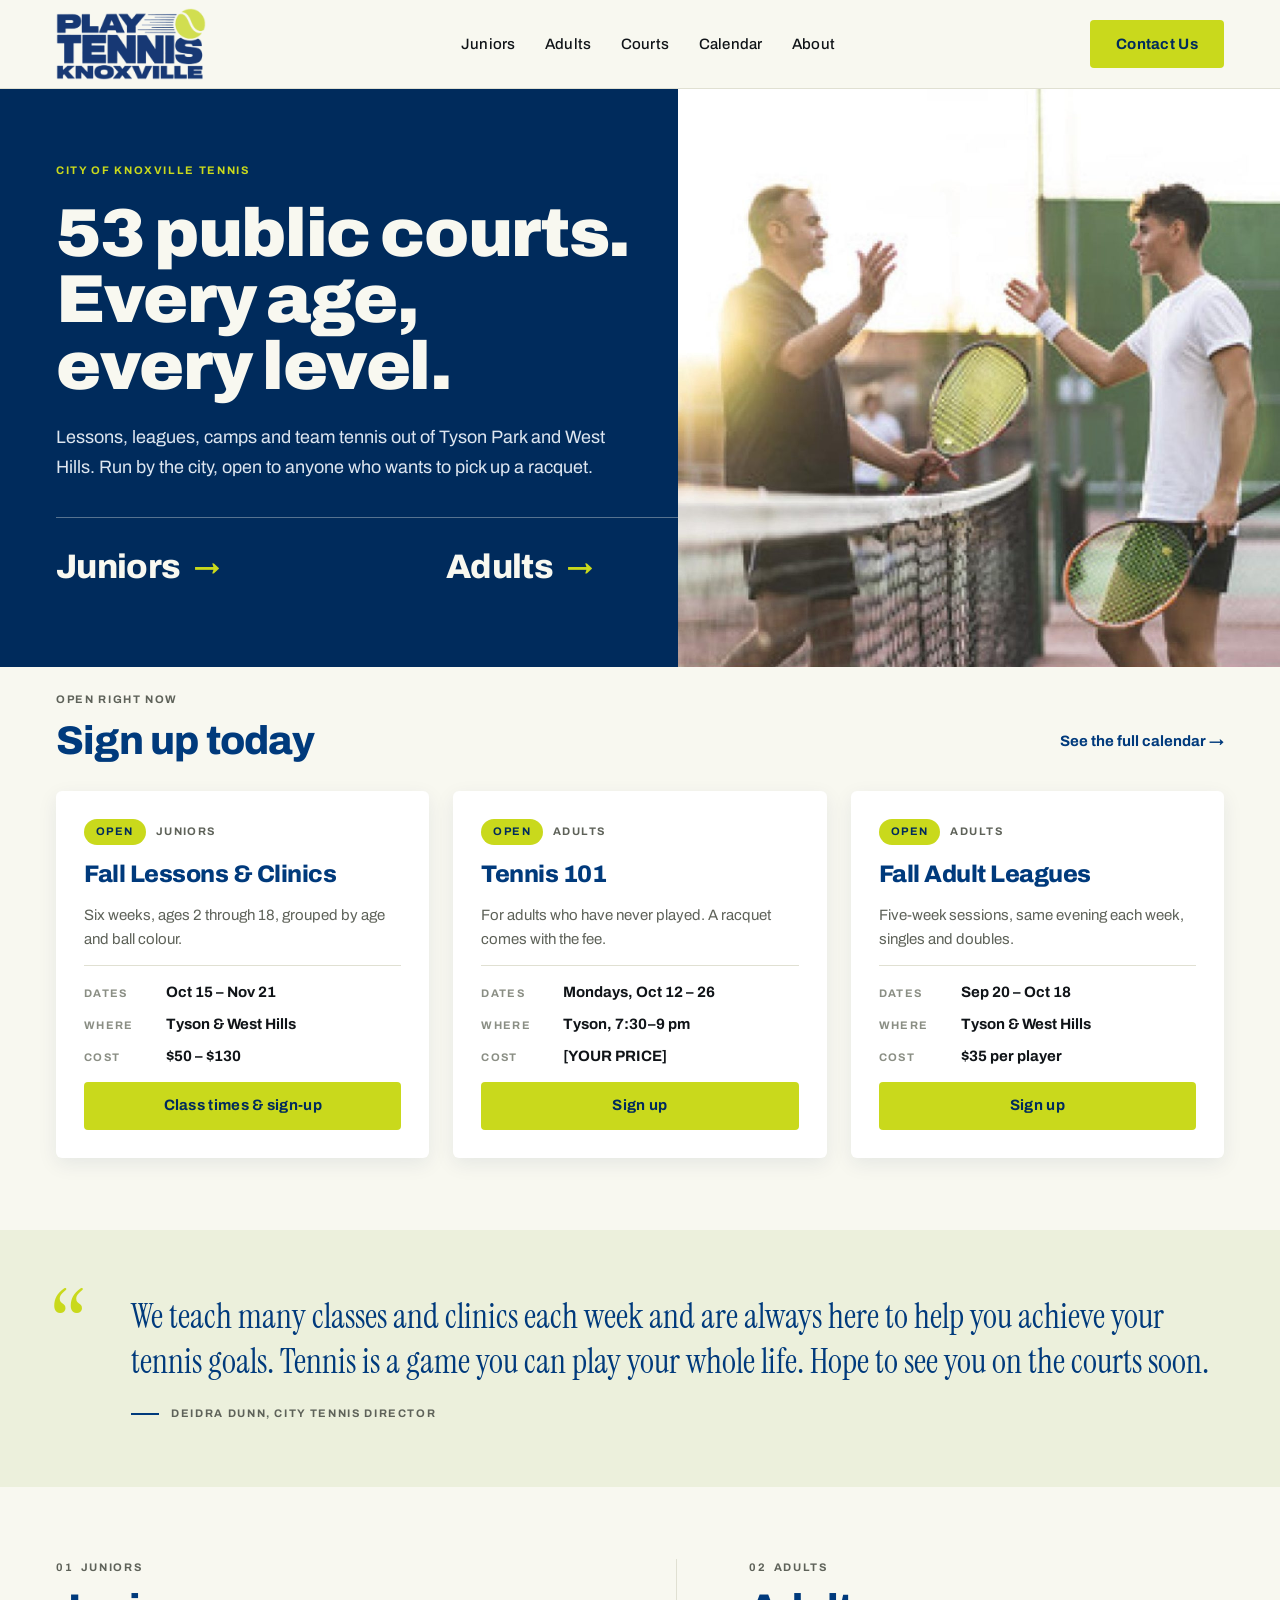
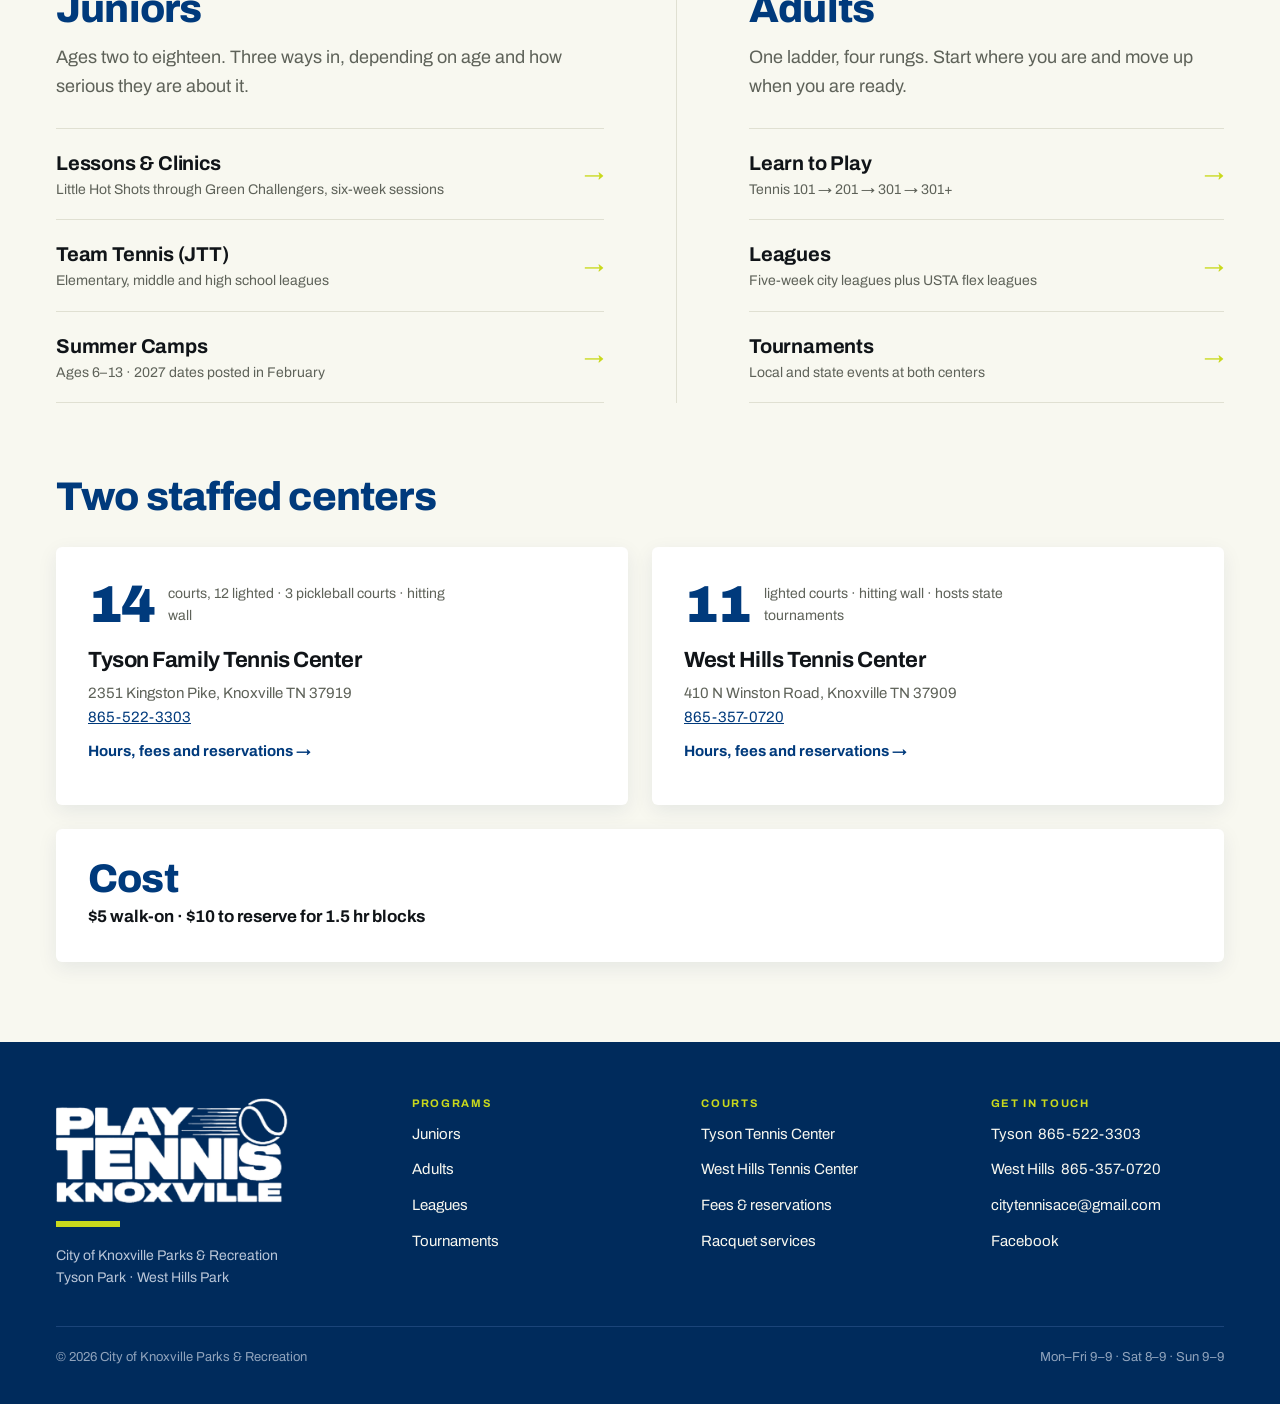
==== commit 61b339db: "Wide-screen layout, remove door subtext, fix hero spacing, drop nested folder - Hero and header fill" ====
--- a/index.html
+++ b/index.html
@@ -59,11 +59,9 @@
       <p class="hero__lede">Lessons, leagues, camps and team tennis out of Tyson Park and West Hills. Run by the city, open to anyone who wants to pick up a racquet.</p>
       <div class="doors">
         <a class="door" href="juniors.html">
-          <span class="door__num">01 &nbsp;Signing up a child</span>
           <span class="door__name">Juniors <span aria-hidden="true">&rarr;</span></span>
         </a>
         <a class="door" href="#adults">
-          <span class="door__num">02 &nbsp;Playing myself</span>
           <span class="door__name">Adults <span aria-hidden="true">&rarr;</span></span>
         </a>
       </div>
@@ -74,7 +72,7 @@
 
 
 
-<section class="wrap" style="padding-bottom:72px">
+<section class="wrap" style="padding-top:24px;padding-bottom:72px">
   <div class="sechead">
     <div>
       <p class="label">Open right now</p>
--- a/assets/styles.css
+++ b/assets/styles.css
@@ -15,7 +15,7 @@
   --tint: #ECF0DC;
   --on-navy: #B9C6D8;
 
-  --wrap: 1280px;
+  --wrap: 1600px;
   --pad: 56px;
   --radius: 6px;
   --shadow: 0 6px 20px rgba(0, 41, 90, 0.08);
@@ -58,7 +58,7 @@
 .label--light { color: var(--on-navy); }
 
 h1, h2, h3 { margin: 0; letter-spacing: -0.02em; }
-h1 { font-size: clamp(38px, 6vw, 68px); font-weight: 900; line-height: 0.98; }
+h1 { font-size: clamp(38px, 5.3vw, 76px); font-weight: 900; line-height: 0.98; }
 h2 { font-size: clamp(28px, 3.4vw, 40px); font-weight: 800; line-height: 1.1; color: var(--navy); }
 h3 { font-size: 22px; font-weight: 700; line-height: 1.25; }
 
@@ -208,15 +208,15 @@
   padding-top: 56px;
   padding-bottom: 56px;
 }
-.hero__text { max-width: 600px; }
+.hero__text { max-width: 740px; }
 .hero h1 { color: var(--cream); margin: 20px 0 24px; }
-.hero__lede { font-size: 18px; line-height: 1.65; color: #DDE6F0; max-width: 520px; margin: 0 0 34px; }
+.hero__lede { font-size: 18px; line-height: 1.65; color: #DDE6F0; max-width: 560px; margin: 0 0 34px; }
 
 .doors { display: flex; gap: 0; }
 .door {
   flex: 1;
   border-top: 1px solid rgba(248, 248, 240, 0.35);
-  padding-top: 18px;
+  padding-top: 22px;
   text-decoration: none;
   display: block;
 }
@@ -226,7 +226,7 @@
   display: flex;
   align-items: center;
   gap: 14px;
-  margin-top: 10px;
+  margin-top: 0;
   font-size: 34px;
   font-weight: 800;
   letter-spacing: -0.02em;
@@ -415,6 +415,14 @@
 }
 
 /* ---------- responsive ---------- */
+@media (min-width: 1500px) {
+  :root { --pad: 72px; }
+  .hero__photo { width: 44%; }
+  .hero__inner { min-height: 640px; }
+  /* the extra room goes to the columns that were wrapping */
+  .progrow { grid-template-columns: minmax(0, 1fr) 270px 180px 130px 150px; }
+}
+
 @media (max-width: 1000px) {
   :root { --pad: 28px; }
   .hero__photo { width: 40%; }
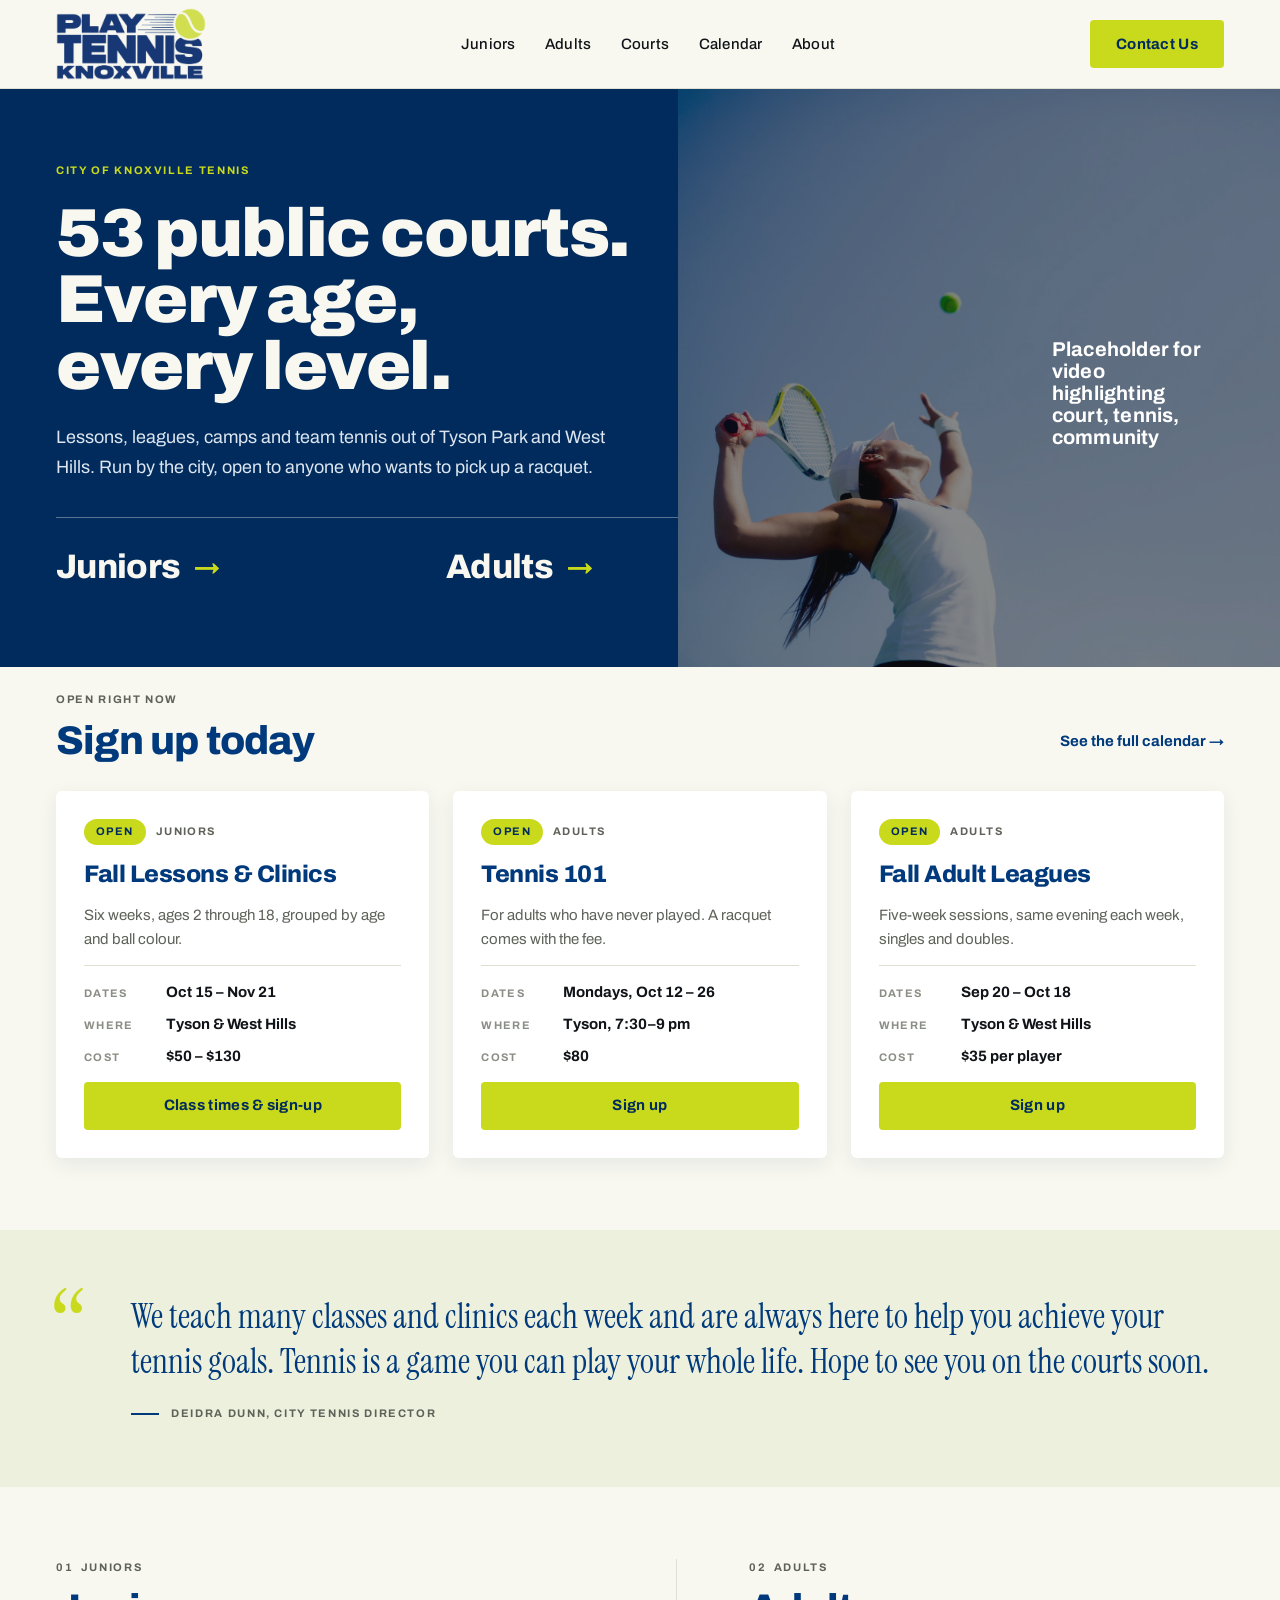
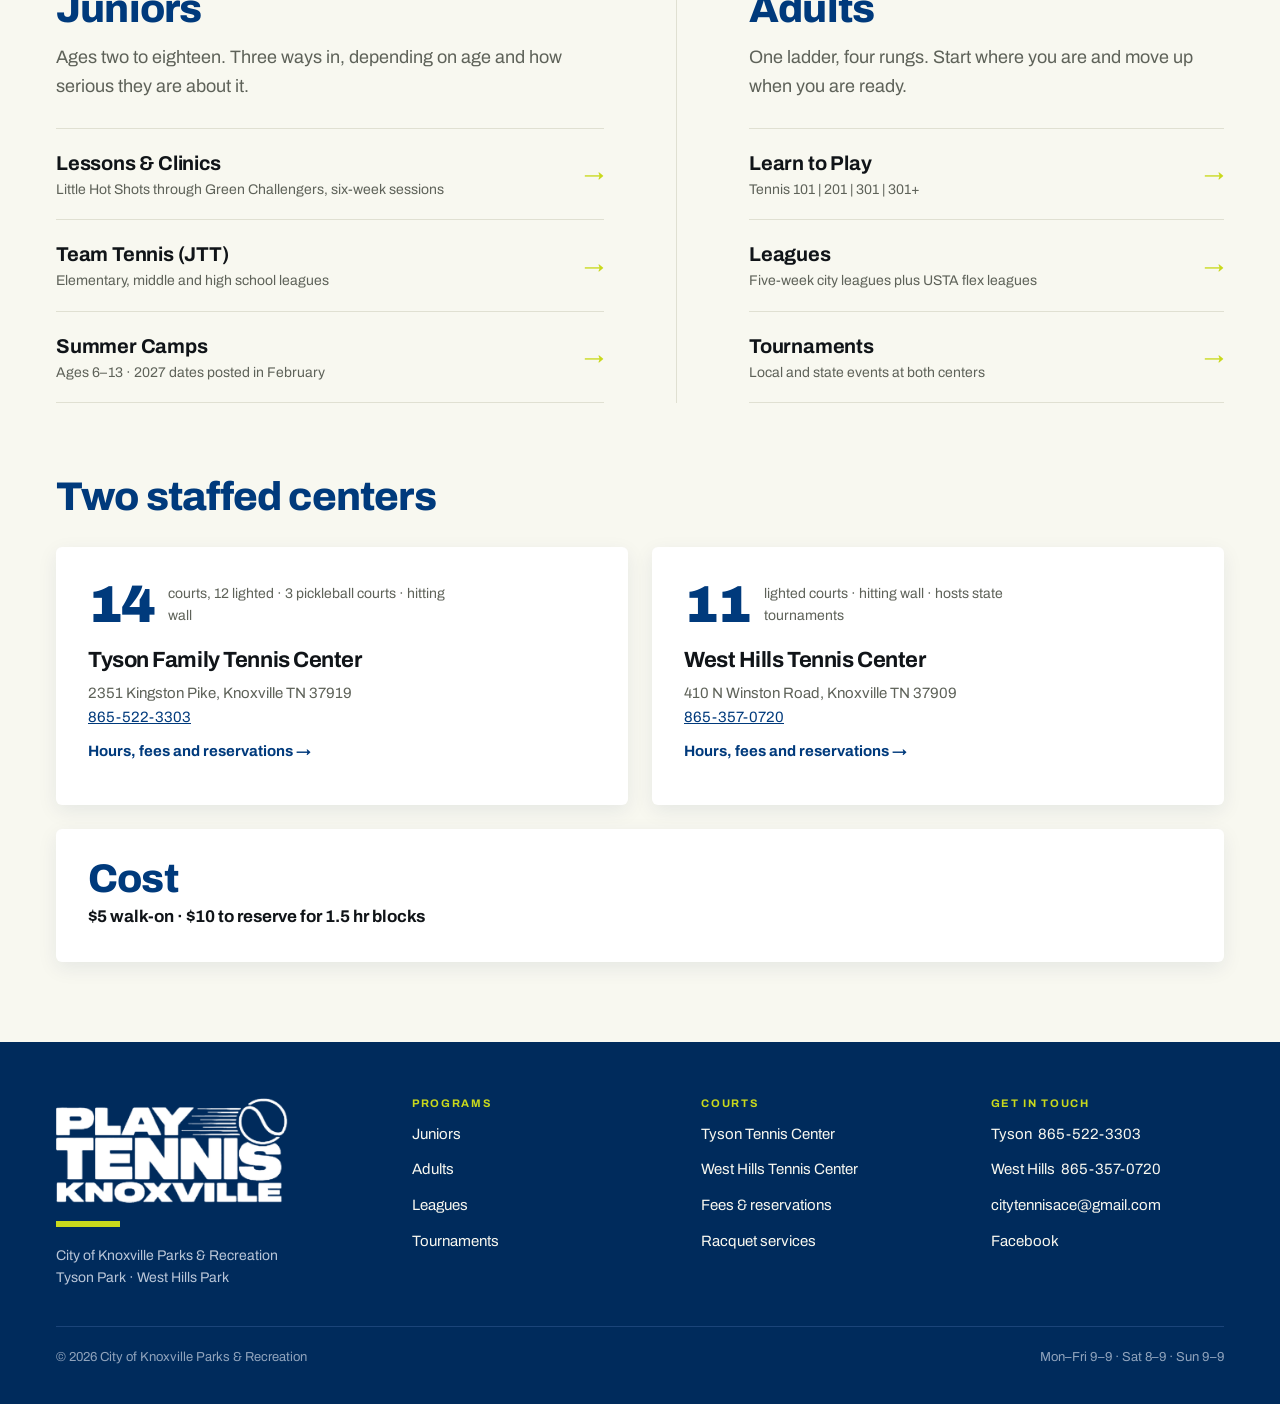
==== commit 6e6f2692: "Hero video placeholder, new photo, Tennis 101 price - New hero photo exported from Figma, converted " ====
--- a/index.html
+++ b/index.html
@@ -67,7 +67,10 @@
       </div>
     </div>
   </div>
-  <img class="hero__photo" src="assets/hero.jpg" alt="Two players shaking hands over the net at sunset">
+  <div class="hero__media">
+    <img class="hero__photo" src="assets/hero.jpg" alt="A player reaching up to serve on a Knoxville city court">
+    <p class="hero__vidnote">Placeholder for video highlighting court, tennis, community</p>
+  </div>
 </section>
 
 
@@ -103,7 +106,7 @@
       <dl class="facts">
         <div><dt>Dates</dt><dd>Mondays, Oct 12 &ndash; 26</dd></div>
         <div><dt>Where</dt><dd>Tyson, 7:30&ndash;9 pm</dd></div>
-        <div><dt>Cost</dt><dd>[YOUR PRICE]</dd></div>
+        <div><dt>Cost</dt><dd>$80</dd></div>
       </dl>
       <a class="btn btn--block" href="register.html">Sign up</a>
     </article>
@@ -160,7 +163,7 @@
     <p class="lede">One ladder, four rungs. Start where you are and move up when you are ready.</p>
     <div class="linklist">
       <a class="linkrow" href="register.html">
-        <span><b>Learn to Play</b><small>Tennis 101 &rarr; 201 &rarr; 301 &rarr; 301+</small></span>
+        <span><b>Learn to Play</b><small>Tennis 101 | 201 | 301 | 301+</small></span>
         <span aria-hidden="true">&rarr;</span>
       </a>
       <a class="linkrow" href="register.html">
--- a/assets/styles.css
+++ b/assets/styles.css
@@ -191,13 +191,39 @@
 
 /* ---------- hero ---------- */
 .hero { position: relative; background: var(--navy-deep); overflow: hidden; }
-.hero__photo {
+.hero__media {
   position: absolute;
   right: 0; top: 0;
   width: 47%;
   height: 100%;
+  overflow: hidden;
+}
+.hero__media::after {
+  content: "";
+  position: absolute;
+  inset: 0;
+  background: rgba(16, 20, 24, 0.51);
+  pointer-events: none;
+}
+.hero__photo {
+  display: block;
+  width: 100%;
+  height: 100%;
   object-fit: cover;
   object-position: center;
+}
+.hero__vidnote {
+  position: absolute;
+  z-index: 1;
+  right: 13%;
+  top: 43%;
+  margin: 0;
+  max-width: 150px;
+  font-size: 20px;
+  line-height: 22px;
+  font-weight: 700;
+  letter-spacing: 0.2px;
+  color: #FFFFFF;
 }
 .hero__inner {
   position: relative;
@@ -417,7 +443,7 @@
 /* ---------- responsive ---------- */
 @media (min-width: 1500px) {
   :root { --pad: 72px; }
-  .hero__photo { width: 44%; }
+  .hero__media { width: 44%; }
   .hero__inner { min-height: 640px; }
   /* the extra room goes to the columns that were wrapping */
   .progrow { grid-template-columns: minmax(0, 1fr) 270px 180px 130px 150px; }
@@ -425,7 +451,7 @@
 
 @media (max-width: 1000px) {
   :root { --pad: 28px; }
-  .hero__photo { width: 40%; }
+  .hero__media { width: 40%; }
   .hero__inner { min-height: 480px; }
   .cards { grid-template-columns: 1fr; }
   .courtgrid, .notes, .howto, .pagehead__grid { grid-template-columns: 1fr; gap: 24px; }
@@ -470,7 +496,8 @@
   .connect__menu b { margin-left: auto; }
   .header__phone { display: none; }
   .hero__inner { padding-top: 40px; padding-bottom: 36px; min-height: 0; }
-  .hero__photo { position: static; width: 100%; height: 230px; }
+  .hero__media { position: relative; width: 100%; height: 230px; }
+  .hero__vidnote { font-size: 16px; line-height: 19px; max-width: 128px; right: 8%; top: 50%; transform: translateY(-50%); }
   .doors { flex-direction: column; gap: 0; }
   .door + .door { padding-left: 0; margin-top: 4px; }
   .door__name { font-size: 28px; }
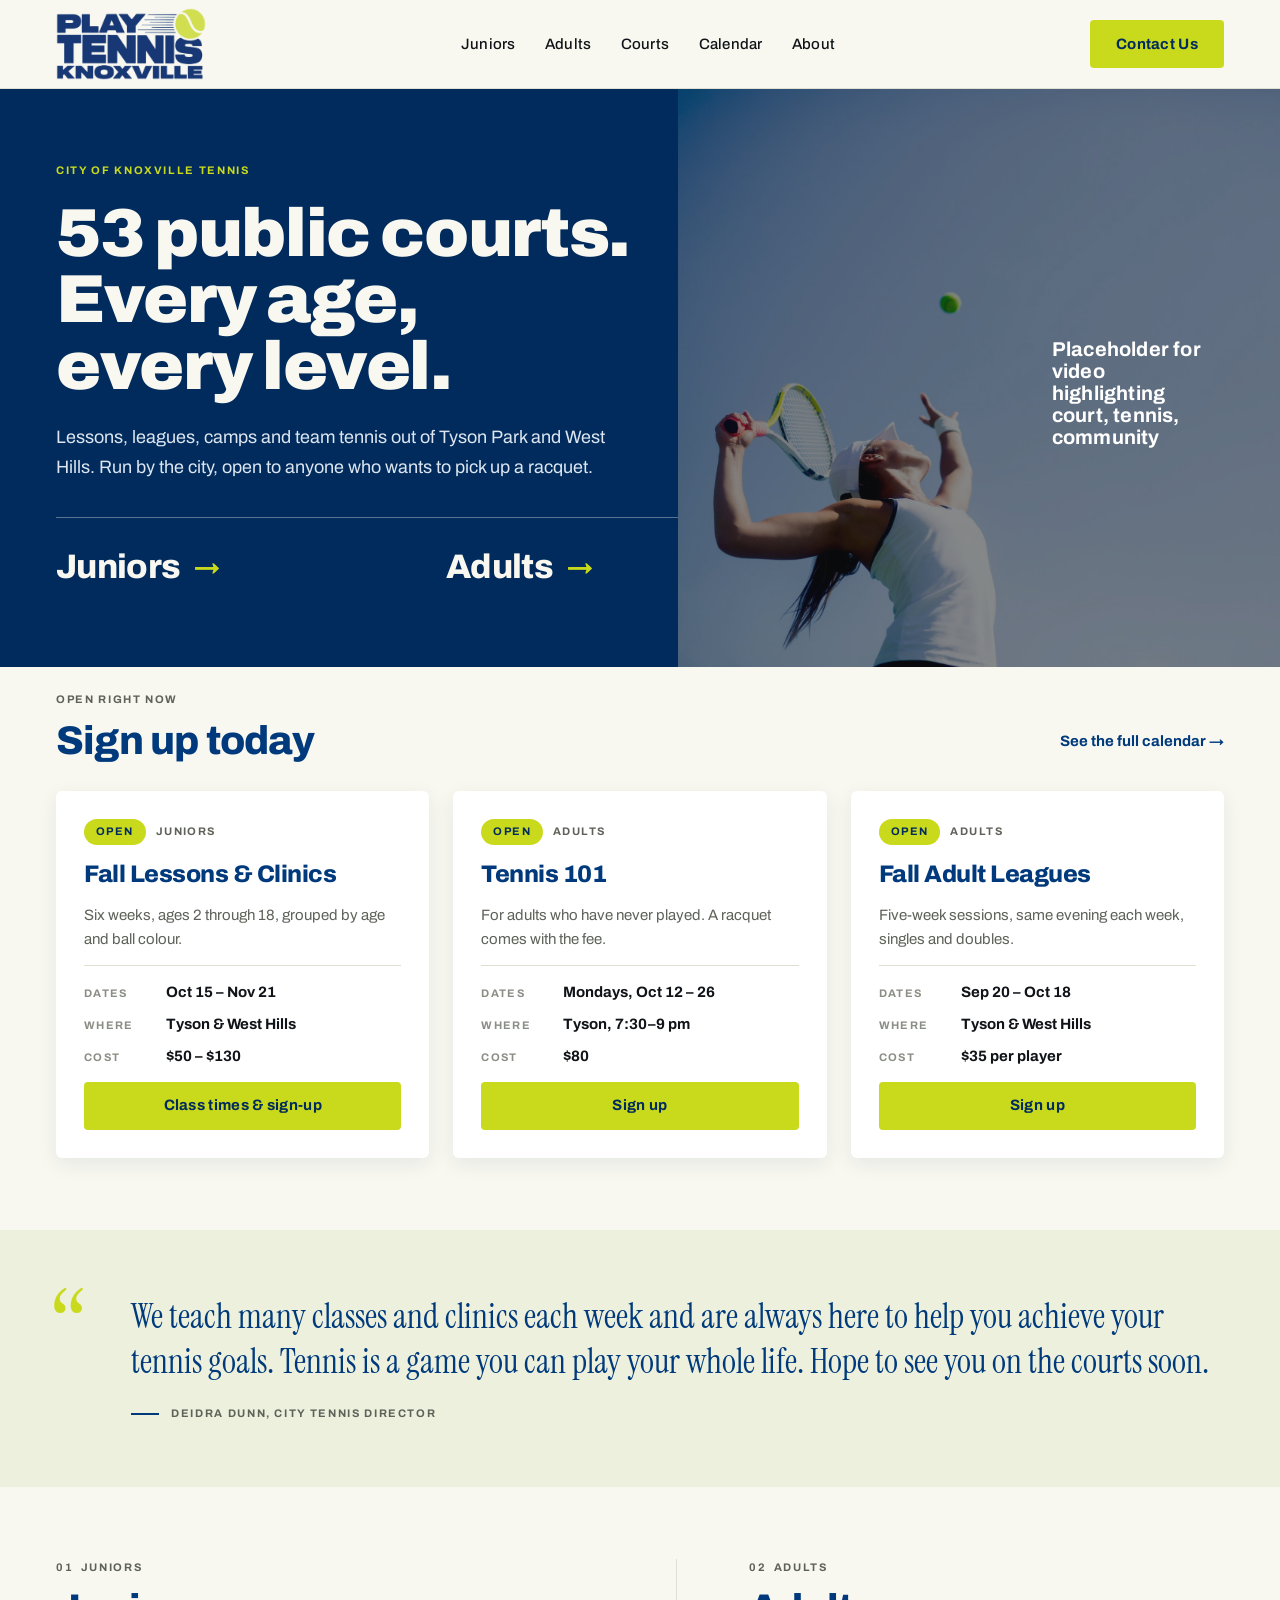
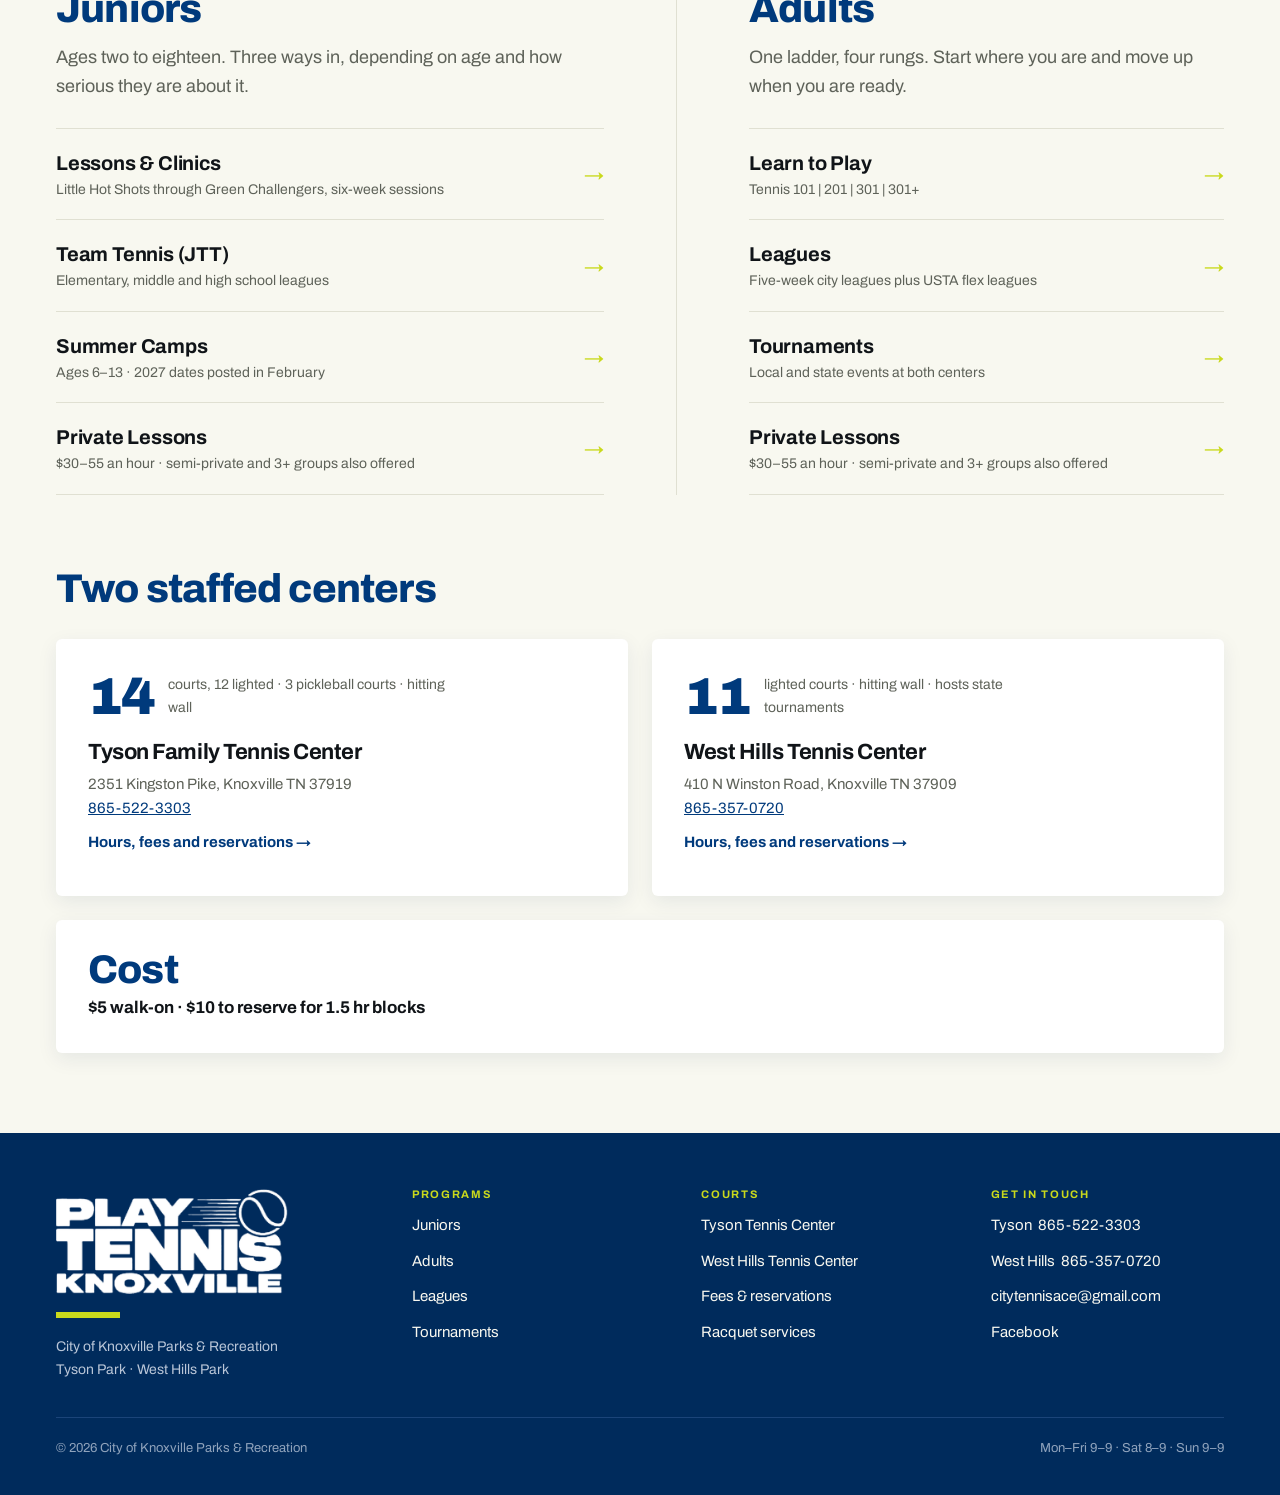
==== commit ca5ae9c8: "Add Private Lessons row to both home page columns Same linkrow component as Summer Camps and Tournam" ====
--- a/index.html
+++ b/index.html
@@ -5,6 +5,11 @@
 <meta name="viewport" content="width=device-width, initial-scale=1">
 <title>Play Tennis Knoxville — city tennis programs at Tyson Park and West Hills</title>
 <meta name="description" content="Lessons, leagues, camps and team tennis on 53 public courts in Knoxville. Run by City of Knoxville Parks and Recreation.">
+<link rel="icon" href="favicon.ico" sizes="any">
+<link rel="icon" type="image/png" sizes="32x32" href="assets/favicon-32.png">
+<link rel="icon" type="image/png" sizes="16x16" href="assets/favicon-16.png">
+<link rel="apple-touch-icon" href="assets/apple-touch-icon.png">
+<meta name="theme-color" content="#002B5C">
 <link rel="preconnect" href="https://fonts.googleapis.com">
 <link rel="preconnect" href="https://fonts.gstatic.com" crossorigin>
 <link href="https://fonts.googleapis.com/css2?family=Archivo:wght@400;500;700;800;900&family=Instrument+Serif&display=swap" rel="stylesheet">
@@ -17,10 +22,10 @@
     <a class="header__logo" href="index.html"><img src="assets/logo.png" alt="Play Tennis Knoxville"></a>
     <nav class="nav" id="nav">
       <a href="juniors.html">Juniors</a>
-      <a href="#adults">Adults</a>
-      <a href="#courts">Courts</a>
+      <a href="adults.html">Adults</a>
+      <a href="courts.html">Courts</a>
       <a href="register.html">Calendar</a>
-      <a href="#about">About</a>
+      <a href="about.html">About</a>
     </nav>
     <div class="header__right">
       <div class="connect">
@@ -61,7 +66,7 @@
         <a class="door" href="juniors.html">
           <span class="door__name">Juniors <span aria-hidden="true">&rarr;</span></span>
         </a>
-        <a class="door" href="#adults">
+        <a class="door" href="adults.html">
           <span class="door__name">Adults <span aria-hidden="true">&rarr;</span></span>
         </a>
       </div>
@@ -154,6 +159,10 @@
         <span><b>Summer Camps</b><small>Ages 6&ndash;13 &middot; 2027 dates posted in February</small></span>
         <span aria-hidden="true">&rarr;</span>
       </a>
+      <a class="linkrow" href="mailto:citytennisace@gmail.com?subject=Private%20lessons">
+        <span><b>Private Lessons</b><small>$30&ndash;55 an hour &middot; semi-private and 3+ groups also offered</small></span>
+        <span aria-hidden="true">&rarr;</span>
+      </a>
     </div>
   </div>
 
@@ -162,16 +171,20 @@
     <h2>Adults</h2>
     <p class="lede">One ladder, four rungs. Start where you are and move up when you are ready.</p>
     <div class="linklist">
-      <a class="linkrow" href="register.html">
+      <a class="linkrow" href="adults.html">
         <span><b>Learn to Play</b><small>Tennis 101 | 201 | 301 | 301+</small></span>
         <span aria-hidden="true">&rarr;</span>
       </a>
-      <a class="linkrow" href="register.html">
+      <a class="linkrow" href="adults.html">
         <span><b>Leagues</b><small>Five-week city leagues plus USTA flex leagues</small></span>
         <span aria-hidden="true">&rarr;</span>
       </a>
-      <a class="linkrow" href="register.html">
+      <a class="linkrow" href="adults.html">
         <span><b>Tournaments</b><small>Local and state events at both centers</small></span>
+        <span aria-hidden="true">&rarr;</span>
+      </a>
+      <a class="linkrow" href="mailto:citytennisace@gmail.com?subject=Private%20lessons">
+        <span><b>Private Lessons</b><small>$30&ndash;55 an hour &middot; semi-private and 3+ groups also offered</small></span>
         <span aria-hidden="true">&rarr;</span>
       </a>
     </div>
@@ -186,14 +199,14 @@
       <div class="courtcard__num"><b>14</b><span>courts, 12 lighted &middot; 3 pickleball courts &middot; hitting wall</span></div>
       <h3>Tyson Family Tennis Center</h3>
       <address>2351 Kingston Pike, Knoxville TN 37919<br><a href="tel:8655223303">865-522-3303</a></address>
-      <a class="arrow-link" href="#courts">Hours, fees and reservations &rarr;</a>
+      <a class="arrow-link" href="courts.html">Hours, fees and reservations &rarr;</a>
     </article>
 
     <article class="courtcard">
       <div class="courtcard__num"><b>11</b><span>lighted courts &middot; hitting wall &middot; hosts state tournaments</span></div>
       <h3>West Hills Tennis Center</h3>
       <address>410 N Winston Road, Knoxville TN 37909<br><a href="tel:8653570720">865-357-0720</a></address>
-      <a class="arrow-link" href="#courts">Hours, fees and reservations &rarr;</a>
+      <a class="arrow-link" href="courts.html">Hours, fees and reservations &rarr;</a>
     </article>
   </div>
 
@@ -215,18 +228,18 @@
         <h2>Programs</h2>
         <ul>
           <li><a href="juniors.html">Juniors</a></li>
-          <li><a href="#adults">Adults</a></li>
-          <li><a href="register.html">Leagues</a></li>
-          <li><a href="register.html">Tournaments</a></li>
+          <li><a href="adults.html">Adults</a></li>
+          <li><a href="adults.html">Leagues</a></li>
+          <li><a href="adults.html">Tournaments</a></li>
         </ul>
       </div>
       <div>
         <h2>Courts</h2>
         <ul>
-          <li><a href="#courts">Tyson Tennis Center</a></li>
-          <li><a href="#courts">West Hills Tennis Center</a></li>
-          <li><a href="#courts">Fees &amp; reservations</a></li>
-          <li><a href="#courts">Racquet services</a></li>
+          <li><a href="courts.html">Tyson Tennis Center</a></li>
+          <li><a href="courts.html">West Hills Tennis Center</a></li>
+          <li><a href="courts.html">Fees &amp; reservations</a></li>
+          <li><a href="courts.html">Racquet services</a></li>
         </ul>
       </div>
       <div>
--- a/assets/styles.css
+++ b/assets/styles.css
@@ -284,6 +284,7 @@
   flex-direction: column;
   gap: 14px;
 }
+.card > .btn:last-child { margin-top: auto; }
 .card__top { display: flex; align-items: center; gap: 10px; }
 .card__kind { font: 700 11px/1 Archivo, sans-serif; letter-spacing: 0.13em; color: var(--muted); text-transform: uppercase; }
 .card h3 { color: var(--navy); font-size: 24px; font-weight: 800; }
@@ -313,6 +314,8 @@
 .split { display: grid; grid-template-columns: 1fr 1fr; gap: 72px; padding-top: 72px; padding-bottom: 72px; }
 .split > div + div { padding-left: 72px; border-left: 1px solid var(--rule); }
 .split h2 { margin: 10px 0 12px; }
+.split--3 { grid-template-columns: repeat(3, 1fr); gap: 32px; padding: 0; }
+.split--3 > div + div { padding-left: 0; border-left: 0; }
 .linklist { margin-top: 26px; border-top: 1px solid var(--rule); }
 .linkrow {
   display: flex;
@@ -441,6 +444,142 @@
 }
 
 /* ---------- responsive ---------- */
+
+/* ---------- adult ladder (4 rungs) ---------- */
+.ladder--4 { grid-template-columns: repeat(4, 1fr); }
+
+/* ---------- connect band ---------- */
+.connectband {
+  background: var(--navy-deep);
+  color: var(--on-navy);
+  padding: 72px 0 64px;
+  margin-top: 8px;
+}
+.connectband__head {
+  display: grid;
+  grid-template-columns: 1fr 420px;
+  gap: 56px;
+  align-items: end;
+  padding-bottom: 38px;
+}
+.connectband h2 {
+  color: var(--cream);
+  font-size: clamp(32px, 4vw, 52px);
+  font-weight: 900;
+  line-height: 1.02;
+  margin: 14px 0 0;
+}
+.connectband__lede { font-size: 17px; line-height: 1.65; color: #DDE6F0; margin: 0; }
+
+.connectband__grid { display: flex; flex-direction: column; }
+.connectband__grid .connectrow { flex: 1 1 0; }
+.connectrow {
+  display: flex;
+  align-items: center;
+  gap: 18px;
+  padding: 24px 0;
+  border-top: 1px solid var(--navy-line);
+  text-decoration: none;
+  color: var(--cream);
+}
+.connectrow:last-child { border-bottom: 1px solid var(--navy-line); }
+.connectrow__label {
+  flex: none;
+  width: 156px;
+  white-space: nowrap;
+  font-size: 12px;
+  font-weight: 700;
+  letter-spacing: 0.1em;
+  text-transform: uppercase;
+  color: var(--chartreuse);
+}
+.connectrow b {
+  font-size: 22px;
+  font-weight: 800;
+  letter-spacing: -0.01em;
+  overflow-wrap: anywhere;
+}
+.connectrow__arrow { margin-left: auto; font-size: 20px; color: var(--chartreuse); transition: transform 0.18s ease; }
+.connectrow:hover b { color: var(--chartreuse); }
+.connectrow:hover .connectrow__arrow { transform: translateX(6px); }
+
+.connectband__foot {
+  display: grid;
+  grid-template-columns: repeat(3, 1fr);
+  gap: 32px;
+  margin-top: 44px;
+}
+.connectband__foot p { margin: 8px 0 0; font-size: 15px; line-height: 1.6; color: var(--on-navy); }
+
+
+/* ---------- director bio ---------- */
+.bio { display: grid; grid-template-columns: 300px 1fr; gap: 48px; align-items: start; padding-bottom: 8px; }
+.bio__photo {
+  aspect-ratio: 4 / 5;
+  border-radius: var(--radius);
+  background: var(--navy-deep);
+  display: flex;
+  align-items: center;
+  justify-content: center;
+  padding: 24px;
+  text-align: center;
+}
+.bio__photo span { font-size: 14px; font-weight: 700; line-height: 1.45; color: var(--on-navy); }
+.bio h2 { font-size: clamp(28px, 3vw, 38px); margin: 10px 0 0; }
+.bio p { font-size: 17px; line-height: 1.7; color: var(--muted); margin: 16px 0 0; max-width: 62ch; }
+.bio p strong { color: var(--ink); }
+
+/* ---------- connect form ---------- */
+.connectband__body { display: grid; grid-template-columns: 1fr 1fr; gap: 56px; align-items: stretch; }
+.connectform h3 { color: var(--cream); font-size: 20px; margin: 0 0 4px; }
+.connectform__row { margin-top: 16px; }
+.connectform label {
+  display: block;
+  font-size: 12px;
+  font-weight: 700;
+  letter-spacing: 0.1em;
+  text-transform: uppercase;
+  color: var(--chartreuse);
+  margin-bottom: 7px;
+}
+.connectform input,
+.connectform select,
+.connectform textarea {
+  width: 100%;
+  font: inherit;
+  font-size: 16px;
+  color: var(--cream);
+  background: rgba(255, 255, 255, 0.06);
+  border: 1px solid var(--navy-line);
+  border-radius: var(--radius);
+  padding: 12px 14px;
+}
+.connectform textarea { resize: vertical; min-height: 96px; }
+.connectform select { appearance: none; background-image: none; }
+.connectform select option { color: var(--ink); background: var(--white); }
+.connectform input:focus,
+.connectform select:focus,
+.connectform textarea:focus {
+  outline: 2px solid var(--chartreuse);
+  outline-offset: 1px;
+  border-color: transparent;
+}
+.connectform input[aria-invalid="true"],
+.connectform textarea[aria-invalid="true"] { border-color: #E8806B; }
+.connectform .btn { margin-top: 22px; }
+.connectform__note {
+  margin: 14px 0 0;
+  font-size: 15px;
+  line-height: 1.6;
+  color: var(--cream);
+  background: rgba(201, 217, 28, 0.13);
+  border-left: 3px solid var(--chartreuse);
+  border-radius: 0 var(--radius) var(--radius) 0;
+  padding: 14px 16px;
+}
+.connectform__note a { color: var(--chartreuse); }
+
+
 @media (min-width: 1500px) {
   :root { --pad: 72px; }
   .hero__media { width: 44%; }
@@ -450,12 +589,20 @@
 }
 
 @media (max-width: 1000px) {
+  .bio { grid-template-columns: 220px 1fr; gap: 32px; }
+  .connectband__body { grid-template-columns: 1fr; gap: 44px; }
+  .connectband__grid .connectrow { flex: none; }
+  .ladder--4 { grid-template-columns: repeat(2, 1fr); }
+  .connectband__head { grid-template-columns: 1fr; gap: 20px; align-items: start; }
+  .connectband__foot { grid-template-columns: 1fr 1fr; }
   :root { --pad: 28px; }
   .hero__media { width: 40%; }
   .hero__inner { min-height: 480px; }
   .cards { grid-template-columns: 1fr; }
   .courtgrid, .notes, .howto, .pagehead__grid { grid-template-columns: 1fr; gap: 24px; }
   .split { grid-template-columns: 1fr; gap: 40px; padding-top: 48px; padding-bottom: 48px; }
+  .split--3 { grid-template-columns: 1fr; gap: 32px; }
+  .split--3 > div + div { border-top: 1px solid var(--rule); padding-top: 28px; }
   .split > div + div { padding-left: 0; border-left: 0; border-top: 1px solid var(--rule); padding-top: 40px; }
   .ladder { grid-template-columns: repeat(2, 1fr); }
   .footer__grid { grid-template-columns: 1fr 1fr; gap: 32px; }
@@ -466,6 +613,14 @@
 }
 
 @media (max-width: 760px) {
+  .bio { grid-template-columns: 1fr; gap: 24px; }
+  .bio__photo { aspect-ratio: 16 / 10; }
+  .ladder--4 { grid-template-columns: 1fr; }
+  .connectband { padding: 48px 0 44px; }
+  .connectrow { flex-wrap: wrap; gap: 4px 14px; padding: 20px 0; }
+  .connectrow__label { width: auto; flex: 1 0 100%; white-space: normal; }
+  .connectrow b { font-size: 19px; }
+  .connectband__foot { grid-template-columns: 1fr; gap: 24px; }
   .nav-toggle {
     display: inline-flex; align-items: center; justify-content: center;
     width: 44px; height: 44px; border: 1px solid #D6D6C6; border-radius: 4px;
